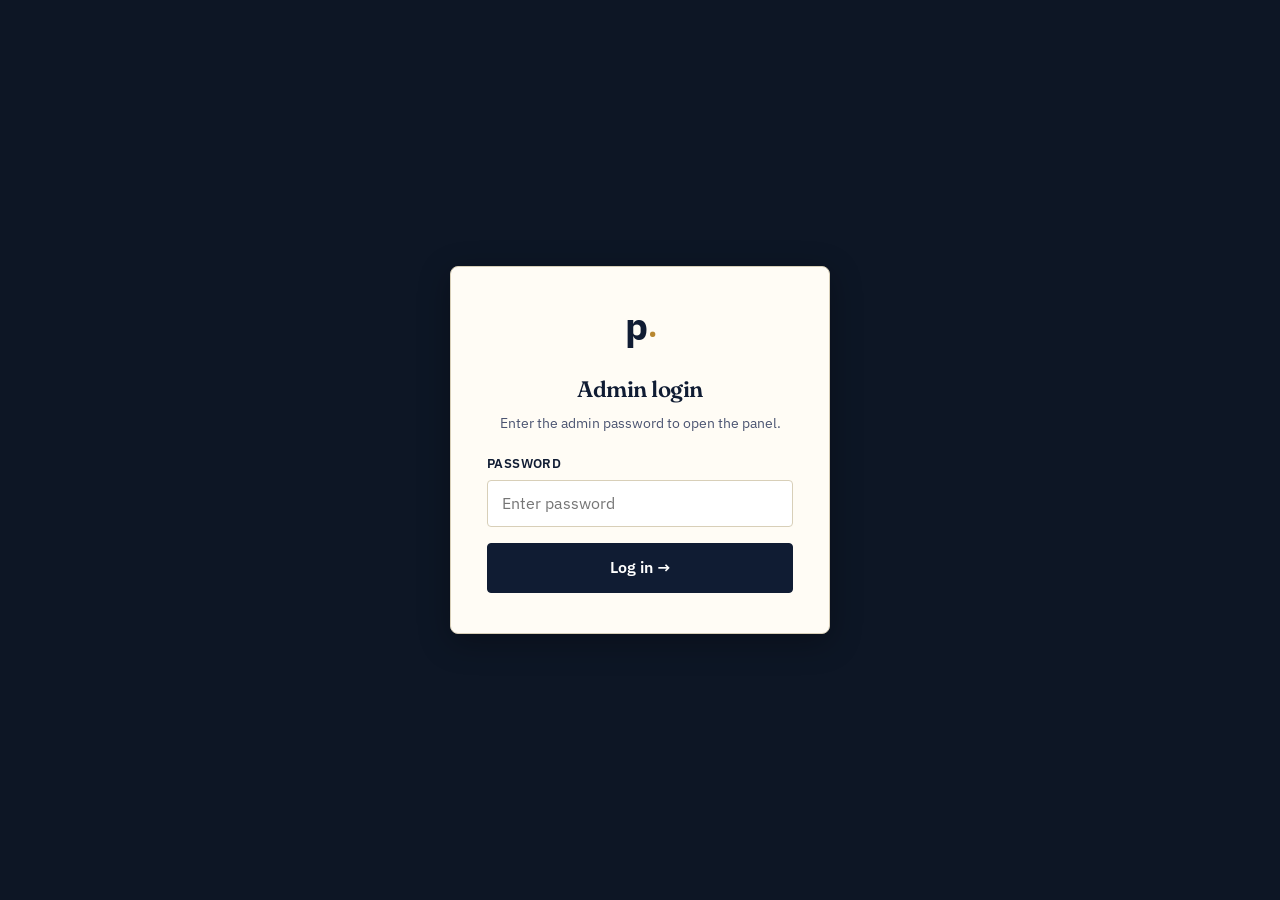
==== admin.html @ 580691a7 "Remove secret and clean project history" ====
<!DOCTYPE html>
<html lang="en">
<head>
<meta charset="UTF-8">
<meta name="viewport" content="width=device-width, initial-scale=1.0">
<title>Paperera — Admin</title>
<link rel="stylesheet" href="style.css">
</head>
<body class="admin">

<!-- ══════════════════════════════════
     LOGIN
══════════════════════════════════ -->
<div class="login-wrap" id="loginWrap">
  <div class="login-card">
    <div class="login-logo">
      <span class="logo-mark" style="font-size:2.4rem;">p<span>.</span></span>
    </div>
    <h1>Admin login</h1>
    <p>Enter the admin password to open the panel.</p>
    <div class="field">
      <label for="pwInput">Password</label>
      <input type="password" id="pwInput" placeholder="Enter password" autocomplete="off">
    </div>
    <button id="loginBtn" style="width:100%;justify-content:center;">Log in →</button>
    <div class="msg" id="loginMsg"></div>
  </div>
</div>

<!-- ══════════════════════════════════
     ADMIN SHELL
══════════════════════════════════ -->
<div class="admin-shell" id="adminShell">

  <!-- Top bar -->
  <div class="admin-top">
    <div class="brand-area">
      <span class="logo-mark">p<span>.</span></span>
      <span class="sub">Admin panel</span>
    </div>
    <div class="actions">
      <button id="refreshBtn">↻ Refresh</button>
      <button id="logoutBtn">Log out</button>
    </div>
  </div>

  <!-- Tabs (only 2) -->
  <div class="admin-tabs" id="adminTabs">
    <button data-tab="overview" class="active">Overview</button>
    <button data-tab="settings">Settings</button>
  </div>

  <div class="admin-panel">

    <!-- ══════ OVERVIEW TAB ══════ -->
    <div class="tab-view active" id="tab-overview">

      <!-- Stat cards -->
      <div class="stat-grid">
        <div class="stat-card highlight">
          <div class="label">Confirmed earnings</div>
          <div class="value" id="statPaid">₹0</div>
        </div>
        <div class="stat-card">
          <div class="label">Pending payments</div>
          <div class="value" id="statPending">₹0</div>
        </div>
        <div class="stat-card">
          <div class="label">Total submissions</div>
          <div class="value" id="statLeads">0</div>
        </div>
        <div class="stat-card">
          <div class="label">Payment requests</div>
          <div class="value" id="statPayCount">0</div>
        </div>
      </div>

      <!-- Header + view switcher + download button -->
      <div class="overview-head">
        <div style="display:flex;align-items:center;gap:16px;flex-wrap:wrap;">
          <h3>Submissions</h3>
          <div class="view-switcher" id="viewSwitcher">
            <button class="active" data-view="grouped">🏫 Grouped by School</button>
            <button data-view="feed">📋 All Submissions</button>
          </div>
        </div>
        <div style="display:flex;align-items:center;gap:10px;flex-wrap:wrap;">
          <div class="filter-pills" id="filterPills" style="display:none;">
            <button class="active" data-filter="all">All</button>
            <button data-filter="domain">Domain</button>
            <button data-filter="paper">AI Papers</button>
            <button data-filter="service">Services</button>
            <button data-filter="siteinfo_upload">Site Info</button>
            <button data-filter="payment">Payments</button>
          </div>
          <button class="gold sm" id="downloadCsvBtn">📥 Download CSV</button>
          <button class="overview-refresh secondary sm" id="refreshBtn2" title="Refresh">↻</button>
        </div>
      </div>

      <div class="table-wrap">
        <table id="overviewTable">
          <thead id="overviewHead">
            <tr>
              <th style="width:50px;">Sr No.</th>
              <th>School Name</th>
              <th>City / Place</th>
              <th>Contact</th>
              <th>All Requests &amp; Services</th>
              <th>Total Amount</th>
              <th>Status</th>
              <th>Actions</th>
            </tr>
          </thead>
          <tbody id="overviewBody"></tbody>
        </table>
      </div>
    </div><!-- /tab-overview -->

    <!-- ══════ SETTINGS TAB ══════ -->
    <div class="tab-view" id="tab-settings">
      <div class="settings-sections">

        <!-- Payment card -->
        <div class="settings-card">
          <h4><span class="icon">💳</span> Payment details</h4>
          <div class="settings-inner">
            <div>
              <div class="field">
                <label for="setUpi">UPI ID</label>
                <input type="text" id="setUpi" placeholder="yourname@upi">
              </div>
              <div class="field">
                <label for="setPayee">Payee name (shown in UPI app)</label>
                <input type="text" id="setPayee" placeholder="Paperera">
              </div>
            </div>
            <div>
              <div class="field">
                <label for="setQr">UPI QR code image</label>
                <input type="file" id="setQr" accept="image/*">
                <div id="qrPreviewWrap"></div>
              </div>
            </div>
          </div>
          <button id="savePaymentBtn">Save payment details</button>
          <div class="msg" id="paymentSettingsMsg"></div>
        </div>

        <!-- Domain prices card -->
        <div class="settings-card">
          <h4><span class="icon">🌐</span> Domain prices (₹)</h4>
          <div class="domain-price-grid" id="domainPriceFields"></div>
          <button id="saveDomainBtn" style="margin-top:16px;">Save domain prices</button>
          <div class="msg" id="domainPriceMsg"></div>
        </div>

        <!-- AI paper rate card -->
        <div class="settings-card">
          <h4><span class="icon">📄</span> AI paper generator rate</h4>
          <div class="grid-3" style="max-width:480px;">
            <div class="field">
              <label>Price per bundle (₹)</label>
              <input type="number" id="setPaperPrice" min="1">
            </div>
            <div class="field">
              <label>Min papers</label>
              <input type="number" id="setPaperMin" min="1">
            </div>
            <div class="field">
              <label>Max papers</label>
              <input type="number" id="setPaperMax" min="1">
            </div>
          </div>
          <button id="savePaperBtn">Save paper rate</button>
          <div class="msg" id="paperRateMsg"></div>
        </div>

        <!-- Monthly services card -->
        <div class="settings-card">
          <h4><span class="icon">⚙️</span> Monthly site usage rate</h4>
          <p style="font-size:.88rem;color:var(--ink-soft);margin-bottom:14px;">
            Flat monthly fee for all site update features combined.
          </p>
          <div class="field" style="max-width:280px;">
            <label for="setMonthlyRate">Monthly fee for all features (₹/month)</label>
            <input type="number" id="setMonthlyRate" min="1" placeholder="500">
          </div>
          <button id="saveServicesBtn" style="margin-top:10px;">Save monthly rate</button>
          <div class="msg" id="servicesMsg"></div>
        </div>

        <!-- Supabase card -->
        <div class="settings-card">
          <h4><span class="icon">☁️</span> Supabase (optional cloud backend)</h4>
          <p style="font-size:.88rem;color:var(--ink-soft);margin-bottom:18px;">
            When configured, all orders are also synced to your Supabase project so they persist
            across devices and browsers. Leave blank to use local storage only.
          </p>
          <div class="settings-inner">
            <div class="field">
              <label for="setSupaUrl">Supabase project URL</label>
              <input type="url" id="setSupaUrl" placeholder="https://xxxx.supabase.co">
            </div>
            <div class="field">
              <label for="setSupaKey">Supabase anon key</label>
              <input type="text" id="setSupaKey" placeholder="eyJhbGci...">
            </div>
          </div>
          <div style="display:flex;gap:10px;flex-wrap:wrap;margin-top:4px;">
            <button id="saveSupaBtn">Save Supabase config</button>
            <button id="testSupaBtn" class="secondary">Test connection</button>
          </div>
          <div class="supa-status" id="supaStatus"></div>
          <div class="msg" id="supaMsg"></div>
        </div>

      </div><!-- /settings-sections -->
    </div><!-- /tab-settings -->

  </div><!-- /admin-panel -->
</div><!-- /admin-shell -->

<script src="storage.js"></script>
<script src="admin.js"></script>
</body>
</html>
---- style.css ----
@import url('https://fonts.googleapis.com/css2?family=Fraunces:opsz,wght@9..144,400;9..144,500;9..144,600;9..144,700&family=IBM+Plex+Sans:wght@400;500;600;700&family=IBM+Plex+Mono:wght@500&display=swap');

:root {
  --ink:          #182238;
  --ink-soft:     #4b5471;
  --navy:         #182b4d;
  --navy-deep:    #101c33;
  --paper:        #f5f0e8;
  --paper-card:   #fffcf5;
  --line:         #d8cfb8;
  --gold:         #b8872f;
  --gold-light:   #f5ead6;
  --gold-deep:    #8f6a22;
  --green:        #2a6044;
  --red:          #a3372b;
  --radius:       4px;
  --radius-lg:    8px;
  --max:          1080px;
  --shadow:       0 1px 4px rgba(16,28,51,.08), 0 4px 16px rgba(16,28,51,.06);
}

*, *::before, *::after { box-sizing: border-box; }
html { scroll-behavior: smooth; }
body {
  margin: 0;
  background: var(--paper);
  color: var(--ink);
  font-family: 'IBM Plex Sans', system-ui, sans-serif;
  font-size: 16px;
  line-height: 1.6;
}
h1, h2, h3, h4 {
  font-family: 'Fraunces', serif;
  color: var(--navy-deep);
  margin: 0 0 .4em;
  font-weight: 600;
  letter-spacing: -.02em;
}
p { margin: 0 0 1em; max-width: 62ch; }
a { color: var(--navy); }
.container { max-width: var(--max); margin: 0 auto; padding: 0 24px; }

::selection { background: var(--gold); color: #fff; }
:focus-visible { outline: 2px solid var(--navy); outline-offset: 2px; }

/* ─── Logo mark "p." ─── */
.logo-mark {
  font-family: 'IBM Plex Sans', sans-serif;
  font-weight: 700;
  font-size: 1.6rem;
  color: var(--navy-deep);
  letter-spacing: -.04em;
  line-height: 1;
  display: inline-flex;
  align-items: center;
  gap: 1px;
  user-select: none;
}
.logo-mark span { color: var(--gold); font-size: 1.9rem; line-height: 1; }

/* ─── Header ─── */
.site-header {
  border-bottom: 1px solid var(--line);
  background: var(--paper);
  position: sticky; top: 0; z-index: 20;
}
.site-header .bar {
  display: flex; align-items: center; justify-content: space-between;
  padding: 14px 24px;
}
.brand { display: flex; align-items: center; gap: 12px; text-decoration: none; }
.brand .tagline { color: var(--ink-soft); font-size: .8rem; font-weight: 500; padding-left: 12px; border-left: 1px solid var(--line); }
nav.top-nav { display: flex; gap: 6px; }
nav.top-nav a {
  color: var(--ink-soft); text-decoration: none; font-size: .88rem; font-weight: 500;
  padding: 6px 12px; border-radius: var(--radius); transition: background .15s, color .15s;
}
nav.top-nav a:hover { color: var(--navy-deep); background: var(--gold-light); }
@media (max-width: 720px) { nav.top-nav { display: none; } }

/* ─── Hero ─── */
.hero {
  border-bottom: 1px solid var(--line);
  background: linear-gradient(160deg, #f0ead8 0%, var(--paper) 60%);
}
.hero .container {
  padding: 72px 24px 56px;
  display: grid; grid-template-columns: 1.4fr 1fr; gap: 56px; align-items: center;
}
@media (max-width: 720px) { .hero .container { grid-template-columns: 1fr; } }
.hero h1 { font-size: clamp(2rem, 4.5vw, 3.2rem); line-height: 1.06; max-width: 16ch; margin-bottom: .6em; }
.hero .lede { font-size: 1.05rem; color: var(--ink-soft); max-width: 46ch; }
.hero .register {
  border: 1px solid var(--line); background: var(--paper-card);
  padding: 22px 24px; border-radius: var(--radius-lg); box-shadow: var(--shadow);
}
.hero .register h4 { font-size: .78rem; text-transform: uppercase; letter-spacing: .07em; color: var(--ink-soft); margin-bottom: 14px; }
.hero .register dl { display: grid; grid-template-columns: auto 1fr; gap: 8px 16px; margin: 0; font-size: .9rem; }
.hero .register dt { color: var(--ink-soft); }
.hero .register dd { margin: 0; text-align: right; font-weight: 700; color: var(--navy-deep); font-family: 'IBM Plex Mono', monospace; }

/* ─── Sections ─── */
section.block { padding: 56px 0; border-bottom: 1px solid var(--line); }
.block-head { margin-bottom: 28px; }
.block-head .no {
  font-family: 'IBM Plex Mono', monospace; color: var(--gold-deep);
  font-size: .78rem; letter-spacing: .06em; text-transform: uppercase; display: block; margin-bottom: 6px;
}
.block-head h2 { font-size: 1.7rem; margin-bottom: 6px; }
.block-head p { margin: 0; color: var(--ink-soft); font-size: .95rem; }

/* ─── Cards + forms ─── */
.card {
  border: 1px solid var(--line); background: var(--paper-card);
  border-radius: var(--radius-lg); padding: 28px; box-shadow: var(--shadow);
}
.grid-2 { display: grid; grid-template-columns: 1fr 1fr; gap: 16px; }
.grid-3 { display: grid; grid-template-columns: 1fr 1fr 1fr; gap: 16px; }
@media (max-width: 720px) { .grid-2, .grid-3 { grid-template-columns: 1fr; } }

.field { display: flex; flex-direction: column; gap: 5px; margin-bottom: 16px; }
.field label { font-size: .8rem; font-weight: 600; color: var(--navy-deep); text-transform: uppercase; letter-spacing: .03em; }
.field .hint { font-size: .76rem; color: var(--ink-soft); }

input[type=text], input[type=tel], input[type=number], input[type=email],
input[type=password], select, textarea, input[type=file] {
  font: inherit; padding: 10px 14px; border: 1px solid var(--line);
  border-radius: var(--radius); background: #fff; color: var(--ink);
  transition: border-color .15s, box-shadow .15s; width: 100%;
}
input:focus, select:focus, textarea:focus {
  border-color: var(--navy); box-shadow: 0 0 0 3px rgba(24,43,77,.1); outline: none;
}
textarea { resize: vertical; min-height: 90px; }

fieldset { border: 1px solid var(--line); border-radius: var(--radius); padding: 16px 18px; margin: 0 0 20px; }
legend { padding: 0 8px; font-size: .8rem; font-weight: 600; color: var(--navy-deep); text-transform: uppercase; letter-spacing: .03em; }

.service-row {
  display: flex; align-items: center; justify-content: space-between; gap: 12px;
  padding: 10px 0; border-bottom: 1px dashed var(--line);
}
.service-row:last-child { border-bottom: none; }
.service-row label { display: flex; align-items: center; gap: 10px; font-size: .92rem; font-weight: 500; cursor: pointer; }
.service-row .price { font-family: 'IBM Plex Mono', monospace; color: var(--gold-deep); font-size: .85rem; white-space: nowrap; }

/* ─── Buttons ─── */
button, .btn {
  font: inherit; font-weight: 600; border: 1px solid var(--navy-deep);
  background: var(--navy-deep); color: #fff;
  padding: 11px 22px; border-radius: var(--radius); cursor: pointer;
  display: inline-flex; align-items: center; gap: 6px; text-decoration: none;
  transition: background .15s, transform .1s; white-space: nowrap;
}
button:hover, .btn:hover { background: var(--navy); }
button:active, .btn:active { transform: scale(.98); }
button.secondary, .btn.secondary { background: transparent; color: var(--navy-deep); }
button.secondary:hover { background: rgba(24,43,77,.06); }
button.gold, .btn.gold { background: var(--gold); border-color: var(--gold-deep); color: #fff; }
button.gold:hover { background: var(--gold-deep); }
button.sm { padding: 6px 12px; font-size: .8rem; }
button[disabled] { opacity: .45; cursor: not-allowed; pointer-events: none; }

/* ─── Messages ─── */
.msg { font-size: .85rem; padding: 10px 14px; border-radius: var(--radius); margin-top: 12px; display: none; }
.msg.show { display: block; }
.msg.ok  { background: rgba(42,96,68,.1);  color: var(--green); border: 1px solid rgba(42,96,68,.25); }
.msg.err { background: rgba(163,55,43,.1); color: var(--red);   border: 1px solid rgba(163,55,43,.25); }

/* ─── Result callout ─── */
.result {
  margin: 16px 0 0; padding: 14px 18px; border: 1px solid var(--line);
  border-radius: var(--radius); background: var(--gold-light); font-size: .94rem;
}
.result .big { font-family: 'Fraunces', serif; font-size: 1.6rem; color: var(--navy-deep); font-weight: 700; }

/* ─── Cart bar ─── */
.cart-bar {
  position: sticky; bottom: 0; z-index: 30;
  background: var(--navy-deep); color: #f5f0e8; border-top: 2px solid var(--gold);
}
.cart-bar .container {
  display: flex; align-items: center; justify-content: space-between;
  gap: 16px; padding: 12px 24px; flex-wrap: wrap;
}
.cart-bar .items { font-size: .82rem; color: #b0bad0; }
.cart-bar .total { font-family: 'Fraunces', serif; font-size: 1.25rem; }
.cart-bar .total span { color: var(--gold); font-weight: 700; }

.cart-list { list-style: none; margin: 0 0 16px; padding: 0; font-size: .9rem; }
.cart-list li {
  display: flex; justify-content: space-between; align-items: center;
  padding: 8px 0; border-bottom: 1px dashed var(--line);
}
.cart-list li:last-child { border-bottom: none; }
.cart-list li em { font-style: normal; color: var(--ink-soft); }
.cart-list li button.remove-item {
  background: none; border: none; color: var(--red); cursor: pointer;
  font-size: 1rem; padding: 2px 6px; line-height: 1;
}

/* ─── Pay section ─── */
.pay-wrap { display: grid; grid-template-columns: 1.2fr 1fr; gap: 32px; align-items: start; }
@media (max-width: 720px) { .pay-wrap { grid-template-columns: 1fr; } }

.qr-box {
  border: 1px solid var(--line); background: var(--paper-card);
  border-radius: var(--radius-lg); padding: 28px; text-align: center; box-shadow: var(--shadow);
}
.qr-box img { max-width: 220px; width: 100%; border: 1px solid var(--line); border-radius: var(--radius); }
.qr-box .amt { font-family: 'Fraunces', serif; font-size: 2.2rem; color: var(--navy-deep); margin: 14px 0 4px; font-weight: 700; }
.qr-box .upi { font-family: 'IBM Plex Mono', monospace; font-size: .82rem; color: var(--ink-soft); }
.qr-box .hint { font-size: .78rem; color: var(--ink-soft); margin-top: 16px; }

/* ─── Footer ─── */
footer.site-footer {
  padding: 32px 24px; text-align: center;
  color: var(--ink-soft); font-size: .82rem; border-top: 1px solid var(--line);
}
footer.site-footer a { color: var(--navy); }

/* ════════════════════════════════════════════
   ADMIN PANEL
════════════════════════════════════════════ */
body.admin { background: #0d1625; }

/* Login */
.login-wrap {
  min-height: 100vh; display: flex; align-items: center;
  justify-content: center; padding: 24px;
}
.login-card {
  width: 100%; max-width: 380px; background: var(--paper-card);
  border: 1px solid var(--line); border-radius: var(--radius-lg);
  padding: 40px 36px; box-shadow: 0 8px 32px rgba(0,0,0,.3);
}
.login-logo { text-align: center; margin-bottom: 24px; }
.login-card h1 { font-size: 1.4rem; text-align: center; margin-bottom: 4px; }
.login-card > p { text-align: center; color: var(--ink-soft); font-size: .88rem; margin-bottom: 20px; }

/* Shell */
.admin-shell { display: none; min-height: 100vh; background: #f0ece4; }
.admin-shell.show { display: block; }

.admin-top {
  background: var(--navy-deep); color: #f5f0e8;
  padding: 14px 28px; display: flex; justify-content: space-between; align-items: center;
  border-bottom: 2px solid var(--gold);
}
.admin-top .brand-area { display: flex; align-items: center; gap: 12px; }
.admin-top .logo-mark { color: #f5f0e8; }
.admin-top .logo-mark span { color: var(--gold); }
.admin-top .sub { font-size: .78rem; color: #8a9ab8; border-left: 1px solid #2a3a5c; padding-left: 12px; }
.admin-top .actions { display: flex; align-items: center; gap: 10px; }
.admin-top button { background: transparent; border: 1px solid rgba(245,240,232,.3); color: #f5f0e8; font-size: .82rem; padding: 7px 14px; }
.admin-top button:hover { background: rgba(245,240,232,.1); }

/* Tabs */
.admin-tabs {
  display: flex; gap: 0; padding: 0 28px;
  background: var(--navy-deep); border-bottom: 1px solid rgba(255,255,255,.08);
}
.admin-tabs button {
  background: transparent; border: none; border-bottom: 3px solid transparent;
  color: #8a9ab8; padding: 14px 20px; font-weight: 500; font-size: .9rem;
  border-radius: 0; transition: color .15s, border-color .15s;
}
.admin-tabs button:hover { color: #d4c9b4; background: rgba(255,255,255,.04); }
.admin-tabs button.active { color: #f5f0e8; border-bottom-color: var(--gold); font-weight: 600; }

/* Panel body */
.admin-panel { padding: 32px 28px 80px; max-width: 1280px; margin: 0 auto; }
.tab-view { display: none; }
.tab-view.active { display: block; }

/* Stat grid */
.stat-grid { display: grid; grid-template-columns: repeat(4, 1fr); gap: 16px; margin-bottom: 32px; }
@media (max-width: 900px) { .stat-grid { grid-template-columns: repeat(2, 1fr); } }
.stat-card {
  background: var(--paper-card); border: 1px solid var(--line);
  border-radius: var(--radius-lg); padding: 18px 22px; box-shadow: var(--shadow);
}
.stat-card .label { font-size: .72rem; color: var(--ink-soft); text-transform: uppercase; letter-spacing: .06em; }
.stat-card .value { font-family: 'Fraunces', serif; font-size: 1.9rem; color: var(--navy-deep); margin-top: 4px; font-weight: 700; }
.stat-card.highlight { border-left: 3px solid var(--gold); }

/* Overview header */
.overview-head {
  display: flex; align-items: center; justify-content: space-between;
  gap: 16px; flex-wrap: wrap; margin-bottom: 18px;
}
.overview-head h3 { margin: 0; font-size: 1.1rem; }

/* View Switcher */
.view-switcher { display: flex; gap: 4px; background: #e0d8c7; padding: 3px; border-radius: var(--radius); }
.view-switcher button {
  padding: 6px 12px; font-size: .8rem; font-weight: 600; border: none; background: transparent;
  color: var(--ink-soft); border-radius: calc(var(--radius) - 1px); cursor: pointer; transition: all .15s;
}
.view-switcher button:hover { color: var(--navy-deep); }
.view-switcher button.active { background: #fff; color: var(--navy-deep); box-shadow: 0 1px 3px rgba(0,0,0,.1); }

/* Filter pills */
.filter-pills { display: flex; gap: 6px; flex-wrap: wrap; }
.filter-pills button {
  padding: 5px 14px; border-radius: 20px; font-size: .78rem; font-weight: 600;
  background: #e6e0d4; border: 1px solid var(--line); color: var(--ink-soft);
  letter-spacing: .02em; transition: all .15s;
}
.filter-pills button:hover { background: var(--gold-light); color: var(--navy-deep); border-color: var(--gold); }
.filter-pills button.active { background: var(--navy-deep); border-color: var(--navy-deep); color: #fff; }

.req-item { display: inline-flex; align-items: center; gap: 4px; margin: 2px 4px 2px 0; padding: 2px 8px; background: #f0ebd8; border-radius: 4px; font-size: .78rem; border: 1px solid var(--line); }
.req-item .type-tag { font-weight: 600; font-size: .7rem; text-transform: uppercase; color: var(--gold-deep); }

/* Table */
.table-wrap { overflow-x: auto; border: 1px solid var(--line); border-radius: var(--radius-lg); box-shadow: var(--shadow); }
table { width: 100%; border-collapse: collapse; background: var(--paper-card); font-size: .85rem; }
table th, table td { text-align: left; padding: 11px 14px; border-bottom: 1px solid var(--line); vertical-align: middle; }
table th {
  background: #ede6d6; color: var(--navy-deep);
  font-weight: 700; font-size: .72rem; text-transform: uppercase; letter-spacing: .05em; white-space: nowrap;
}
table tr:last-child td { border-bottom: none; }
table tbody tr:hover td { background: #fbf7ec; }
.table-wrap table { border-radius: var(--radius-lg); overflow: hidden; }

.empty-row td { text-align: center; color: var(--ink-soft); padding: 40px 14px; font-style: italic; }

/* Badges */
.badge {
  padding: 3px 10px; border-radius: 20px;
  font-size: .68rem; font-weight: 700; text-transform: uppercase; letter-spacing: .05em; white-space: nowrap;
}
.badge.new      { background: #dce6f5; color: #1a4080; }
.badge.handled  { background: rgba(42,96,68,.15); color: var(--green); }
.badge.paid     { background: rgba(42,96,68,.2);  color: var(--green); border: 1px solid rgba(42,96,68,.3); }
.badge.pending  { background: rgba(184,135,47,.18); color: var(--gold-deep); }
.badge.domain   { background: #e8e0ff; color: #4427a0; }
.badge.paper    { background: #ffecd6; color: #904010; }
.badge.service  { background: #d6f0ff; color: #0a5a80; }
.badge.siteinfo { background: #f0e8ff; color: #6030a0; }
.badge.payment  { background: rgba(42,96,68,.12); color: var(--green); }

/* Settings */
.settings-sections { display: flex; flex-direction: column; gap: 28px; }
.settings-card {
  background: var(--paper-card); border: 1px solid var(--line);
  border-radius: var(--radius-lg); padding: 28px; box-shadow: var(--shadow);
}
.settings-card h4 {
  margin: 0 0 20px; font-size: 1rem; padding-bottom: 12px;
  border-bottom: 1px solid var(--line); display: flex; align-items: center; gap: 8px;
}
.settings-card h4 .icon { font-size: 1.1rem; }
.settings-inner { display: grid; grid-template-columns: 1fr 1fr; gap: 24px; }
@media (max-width: 760px) { .settings-inner { grid-template-columns: 1fr; } }
.settings-row { display: flex; align-items: center; gap: 12px; margin-bottom: 12px; }
.settings-row label { min-width: 80px; font-size: .82rem; font-weight: 600; color: var(--navy-deep); }
.settings-row input { flex: 1; }

.domain-price-grid { display: grid; grid-template-columns: repeat(auto-fill, minmax(140px, 1fr)); gap: 12px; }
.service-price-grid { display: grid; grid-template-columns: repeat(auto-fill, minmax(200px, 1fr)); gap: 12px; }
.price-field { display: flex; flex-direction: column; gap: 5px; }
.price-field label { font-size: .78rem; font-weight: 600; color: var(--ink-soft); }

.qr-preview { max-width: 150px; border: 1px solid var(--line); border-radius: var(--radius); margin-top: 10px; display: block; }

/* Supabase card */
.supa-status { font-size: .82rem; padding: 8px 12px; border-radius: var(--radius); margin-top: 10px; display: none; }
.supa-status.show { display: block; }
.supa-status.ok  { background: rgba(42,96,68,.1); color: var(--green); }
.supa-status.err { background: rgba(163,55,43,.1); color: var(--red); }

/* Refresh btn */
.overview-refresh { font-size: .82rem; }
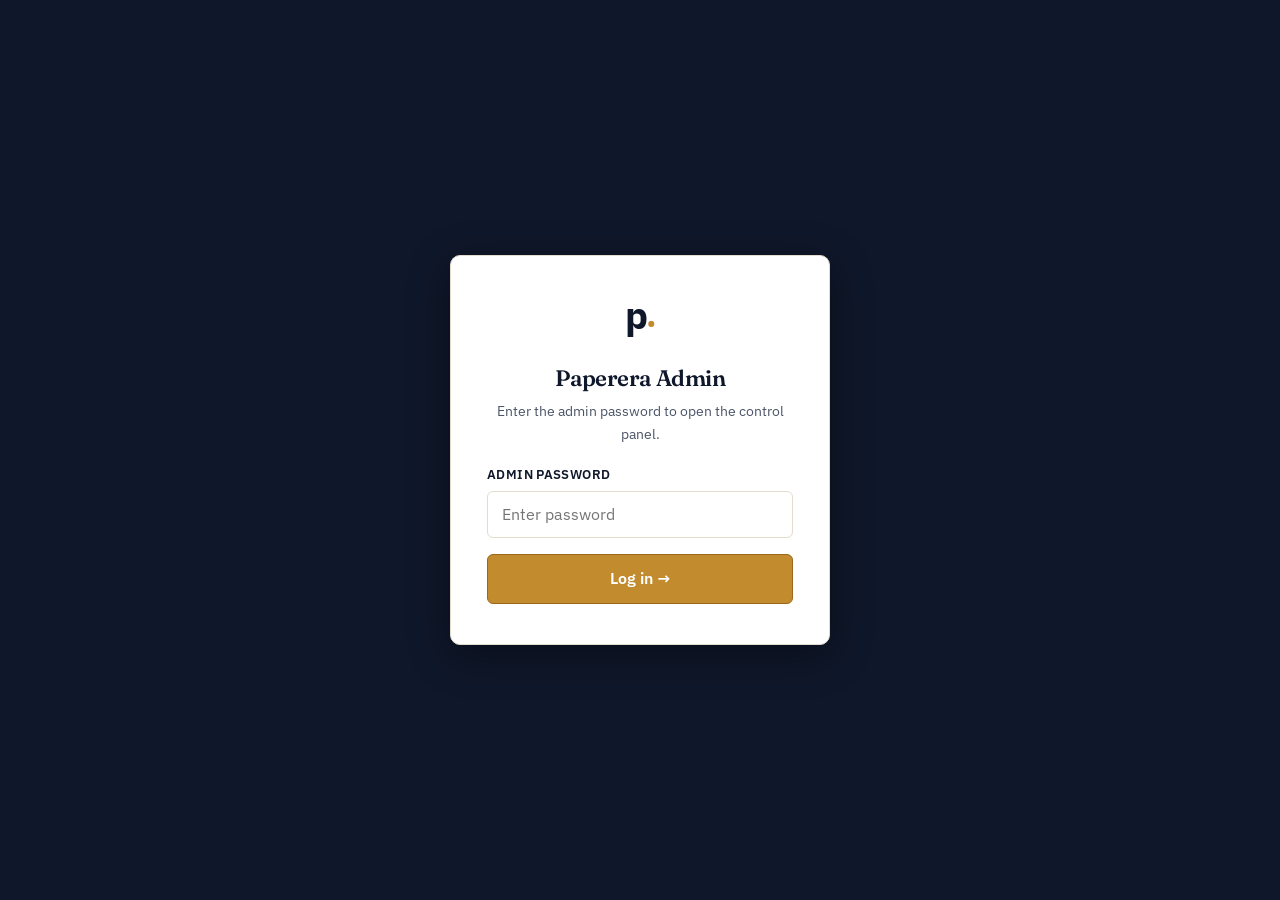
==== commit 3a193a87: "Paperera: Streamlined single-box client profile, instant payment flow, Supabase sync, and deduplicat" ====
--- a/admin.html
+++ b/admin.html
@@ -3,7 +3,7 @@
 <head>
 <meta charset="UTF-8">
 <meta name="viewport" content="width=device-width, initial-scale=1.0">
-<title>Paperera — Admin</title>
+<title>Paperera — Admin Control Center</title>
 <link rel="stylesheet" href="style.css">
 </head>
 <body class="admin">
@@ -16,13 +16,13 @@
     <div class="login-logo">
       <span class="logo-mark" style="font-size:2.4rem;">p<span>.</span></span>
     </div>
-    <h1>Admin login</h1>
-    <p>Enter the admin password to open the panel.</p>
+    <h1>Paperera Admin</h1>
+    <p>Enter the admin password to open the control panel.</p>
     <div class="field">
-      <label for="pwInput">Password</label>
+      <label for="pwInput">Admin Password</label>
       <input type="password" id="pwInput" placeholder="Enter password" autocomplete="off">
     </div>
-    <button id="loginBtn" style="width:100%;justify-content:center;">Log in →</button>
+    <button id="loginBtn" class="gold" style="width:100%; justify-content:center;">Log in →</button>
     <div class="msg" id="loginMsg"></div>
   </div>
 </div>
@@ -36,18 +36,18 @@
   <div class="admin-top">
     <div class="brand-area">
       <span class="logo-mark">p<span>.</span></span>
-      <span class="sub">Admin panel</span>
+      <span class="sub">Admin Control Center</span>
     </div>
     <div class="actions">
-      <button id="refreshBtn">↻ Refresh</button>
+      <button id="refreshBtn">↻ Sync &amp; Refresh</button>
       <button id="logoutBtn">Log out</button>
     </div>
   </div>
 
-  <!-- Tabs (only 2) -->
+  <!-- Tabs (Overview & Settings only) -->
   <div class="admin-tabs" id="adminTabs">
-    <button data-tab="overview" class="active">Overview</button>
-    <button data-tab="settings">Settings</button>
+    <button data-tab="overview" class="active">📊 Overview &amp; Submissions</button>
+    <button data-tab="settings">⚙️ Settings &amp; Pricing</button>
   </div>
 
   <div class="admin-panel">
@@ -58,43 +58,42 @@
       <!-- Stat cards -->
       <div class="stat-grid">
         <div class="stat-card highlight">
-          <div class="label">Confirmed earnings</div>
+          <div class="label">Confirmed Revenue</div>
           <div class="value" id="statPaid">₹0</div>
         </div>
         <div class="stat-card">
-          <div class="label">Pending payments</div>
+          <div class="label">Pending Payments</div>
           <div class="value" id="statPending">₹0</div>
         </div>
         <div class="stat-card">
-          <div class="label">Total submissions</div>
+          <div class="label">Total School Leads</div>
           <div class="value" id="statLeads">0</div>
         </div>
         <div class="stat-card">
-          <div class="label">Payment requests</div>
+          <div class="label">Total Orders</div>
           <div class="value" id="statPayCount">0</div>
         </div>
       </div>
 
       <!-- Header + view switcher + download button -->
       <div class="overview-head">
-        <div style="display:flex;align-items:center;gap:16px;flex-wrap:wrap;">
-          <h3>Submissions</h3>
+        <div style="display:flex; align-items:center; gap:16px; flex-wrap:wrap;">
+          <h3>School Registrations &amp; Orders</h3>
           <div class="view-switcher" id="viewSwitcher">
             <button class="active" data-view="grouped">🏫 Grouped by School</button>
-            <button data-view="feed">📋 All Submissions</button>
-          </div>
-        </div>
-        <div style="display:flex;align-items:center;gap:10px;flex-wrap:wrap;">
+            <button data-view="feed">📋 All Submissions Feed</button>
+          </div>
+        </div>
+        <div style="display:flex; align-items:center; gap:10px; flex-wrap:wrap;">
           <div class="filter-pills" id="filterPills" style="display:none;">
             <button class="active" data-filter="all">All</button>
+            <button data-filter="payment">Payments</button>
             <button data-filter="domain">Domain</button>
             <button data-filter="paper">AI Papers</button>
             <button data-filter="service">Services</button>
-            <button data-filter="siteinfo_upload">Site Info</button>
-            <button data-filter="payment">Payments</button>
-          </div>
-          <button class="gold sm" id="downloadCsvBtn">📥 Download CSV</button>
-          <button class="overview-refresh secondary sm" id="refreshBtn2" title="Refresh">↻</button>
+          </div>
+          <button class="gold sm" id="downloadCsvBtn">📥 Download CSV (Excel)</button>
+          <button class="secondary sm" id="refreshBtn2" title="Refresh">↻</button>
         </div>
       </div>
 
@@ -102,10 +101,10 @@
         <table id="overviewTable">
           <thead id="overviewHead">
             <tr>
-              <th style="width:50px;">Sr No.</th>
+              <th style="width:60px; text-align:center;">Sr No.</th>
               <th>School Name</th>
               <th>City / Place</th>
-              <th>Contact</th>
+              <th>Contact Number</th>
               <th>All Requests &amp; Services</th>
               <th>Total Amount</th>
               <th>Status</th>
@@ -121,98 +120,96 @@
     <div class="tab-view" id="tab-settings">
       <div class="settings-sections">
 
-        <!-- Payment card -->
-        <div class="settings-card">
-          <h4><span class="icon">💳</span> Payment details</h4>
-          <div class="settings-inner">
+        <!-- Payment details card -->
+        <div class="settings-card">
+          <h4><span class="icon">💳</span> UPI Payment &amp; QR Settings</h4>
+          <div class="grid-2">
             <div>
               <div class="field">
-                <label for="setUpi">UPI ID</label>
-                <input type="text" id="setUpi" placeholder="yourname@upi">
+                <label for="setUpi">UPI ID (e.g. yourname@upi)</label>
+                <input type="text" id="setUpi" placeholder="e.g. schoolservices@upi">
               </div>
               <div class="field">
-                <label for="setPayee">Payee name (shown in UPI app)</label>
+                <label for="setPayee">Payee Name (displayed in UPI App)</label>
                 <input type="text" id="setPayee" placeholder="Paperera">
               </div>
             </div>
             <div>
               <div class="field">
-                <label for="setQr">UPI QR code image</label>
+                <label for="setQr">Upload Custom UPI QR Image (Optional)</label>
                 <input type="file" id="setQr" accept="image/*">
                 <div id="qrPreviewWrap"></div>
               </div>
             </div>
           </div>
-          <button id="savePaymentBtn">Save payment details</button>
+          <button id="savePaymentBtn" class="gold">Save Payment Settings</button>
           <div class="msg" id="paymentSettingsMsg"></div>
         </div>
 
         <!-- Domain prices card -->
         <div class="settings-card">
-          <h4><span class="icon">🌐</span> Domain prices (₹)</h4>
+          <h4><span class="icon">🌐</span> Domain Extension Pricing (₹)</h4>
           <div class="domain-price-grid" id="domainPriceFields"></div>
-          <button id="saveDomainBtn" style="margin-top:16px;">Save domain prices</button>
+          <button id="saveDomainBtn" class="secondary" style="margin-top:16px;">Save Domain Prices</button>
           <div class="msg" id="domainPriceMsg"></div>
         </div>
 
         <!-- AI paper rate card -->
         <div class="settings-card">
-          <h4><span class="icon">📄</span> AI paper generator rate</h4>
-          <div class="grid-3" style="max-width:480px;">
-            <div class="field">
-              <label>Price per bundle (₹)</label>
-              <input type="number" id="setPaperPrice" min="1">
-            </div>
-            <div class="field">
-              <label>Min papers</label>
+          <h4><span class="icon">📄</span> AI Question Paper Generator Rates</h4>
+          <div class="grid-3" style="max-width:540px;">
+            <div class="field">
+              <label>Rate per bundle (₹)</label>
+              <input type="number" id="setPaperPrice" min="100" step="50">
+            </div>
+            <div class="field">
+              <label>Min Papers</label>
               <input type="number" id="setPaperMin" min="1">
             </div>
             <div class="field">
-              <label>Max papers</label>
+              <label>Max Papers</label>
               <input type="number" id="setPaperMax" min="1">
             </div>
           </div>
-          <button id="savePaperBtn">Save paper rate</button>
+          <button id="savePaperBtn" class="secondary">Save Paper Rate</button>
           <div class="msg" id="paperRateMsg"></div>
         </div>
 
-        <!-- Monthly services card -->
-        <div class="settings-card">
-          <h4><span class="icon">⚙️</span> Monthly site usage rate</h4>
-          <p style="font-size:.88rem;color:var(--ink-soft);margin-bottom:14px;">
-            Flat monthly fee for all site update features combined.
+        <!-- Monthly services rate -->
+        <div class="settings-card">
+          <h4><span class="icon">⚙️</span> Monthly Website Upkeep Rate</h4>
+          <p style="font-size:.88rem; color:var(--ink-soft); margin-bottom:14px;">
+            Flat monthly fee for all website management features combined.
           </p>
           <div class="field" style="max-width:280px;">
-            <label for="setMonthlyRate">Monthly fee for all features (₹/month)</label>
+            <label for="setMonthlyRate">Monthly Fee (₹/month)</label>
             <input type="number" id="setMonthlyRate" min="1" placeholder="500">
           </div>
-          <button id="saveServicesBtn" style="margin-top:10px;">Save monthly rate</button>
+          <button id="saveServicesBtn" class="secondary" style="margin-top:8px;">Save Monthly Rate</button>
           <div class="msg" id="servicesMsg"></div>
         </div>
 
-        <!-- Supabase card -->
-        <div class="settings-card">
-          <h4><span class="icon">☁️</span> Supabase (optional cloud backend)</h4>
-          <p style="font-size:.88rem;color:var(--ink-soft);margin-bottom:18px;">
-            When configured, all orders are also synced to your Supabase project so they persist
-            across devices and browsers. Leave blank to use local storage only.
+        <!-- Supabase Cloud Sync card -->
+        <div class="settings-card">
+          <h4><span class="icon">☁️</span> Supabase Cloud Backend</h4>
+          <p style="font-size:.88rem; color:var(--ink-soft); margin-bottom:16px;">
+            Connected to your Supabase project so all data syncs live across devices and is safe forever in cloud storage.
           </p>
-          <div class="settings-inner">
-            <div class="field">
-              <label for="setSupaUrl">Supabase project URL</label>
+          <div class="grid-2">
+            <div class="field">
+              <label for="setSupaUrl">Supabase Project URL</label>
               <input type="url" id="setSupaUrl" placeholder="https://xxxx.supabase.co">
             </div>
             <div class="field">
-              <label for="setSupaKey">Supabase anon key</label>
+              <label for="setSupaKey">Supabase Anon Public Key</label>
               <input type="text" id="setSupaKey" placeholder="eyJhbGci...">
             </div>
           </div>
-          <div style="display:flex;gap:10px;flex-wrap:wrap;margin-top:4px;">
-            <button id="saveSupaBtn">Save Supabase config</button>
-            <button id="testSupaBtn" class="secondary">Test connection</button>
-          </div>
-          <div class="supa-status" id="supaStatus"></div>
-          <div class="msg" id="supaMsg"></div>
+          <div style="display:flex; gap:10px; flex-wrap:wrap; margin-top:6px;">
+            <button id="saveSupaBtn" class="gold">Save Supabase Config</button>
+            <button id="testSupaBtn" class="secondary">Test Connection</button>
+          </div>
+          <div class="msg" id="supaStatusMsg"></div>
         </div>
 
       </div><!-- /settings-sections -->
--- a/style.css
+++ b/style.css
@@ -1,22 +1,27 @@
-@import url('https://fonts.googleapis.com/css2?family=Fraunces:opsz,wght@9..144,400;9..144,500;9..144,600;9..144,700&family=IBM+Plex+Sans:wght@400;500;600;700&family=IBM+Plex+Mono:wght@500&display=swap');
+@import url('https://fonts.googleapis.com/css2?family=Fraunces:opsz,wght@9..144,400;9..144,500;9..144,600;9..144,700&family=IBM+Plex+Sans:wght@400;500;600;700&family=IBM+Plex+Mono:wght@500;600&display=swap');
 
 :root {
-  --ink:          #182238;
-  --ink-soft:     #4b5471;
-  --navy:         #182b4d;
-  --navy-deep:    #101c33;
-  --paper:        #f5f0e8;
-  --paper-card:   #fffcf5;
-  --line:         #d8cfb8;
-  --gold:         #b8872f;
-  --gold-light:   #f5ead6;
-  --gold-deep:    #8f6a22;
-  --green:        #2a6044;
-  --red:          #a3372b;
-  --radius:       4px;
-  --radius-lg:    8px;
+  --ink:          #161e2e;
+  --ink-soft:     #4b5568;
+  --ink-muted:    #718096;
+  --navy:         #1a2a47;
+  --navy-deep:    #0f172a;
+  --paper:        #f8f6f0;
+  --paper-card:   #ffffff;
+  --line:         #e2dcce;
+  --line-light:   #ede8dd;
+  --gold:         #c28b2e;
+  --gold-light:   #fbf4e6;
+  --gold-deep:    #99681b;
+  --green:        #1f7a4d;
+  --green-light:  #eaf6ee;
+  --red:          #c53030;
+  --red-light:    #feebee;
+  --radius:       6px;
+  --radius-lg:    10px;
   --max:          1080px;
-  --shadow:       0 1px 4px rgba(16,28,51,.08), 0 4px 16px rgba(16,28,51,.06);
+  --shadow:       0 2px 8px rgba(15,23,42,0.06), 0 1px 3px rgba(15,23,42,0.04);
+  --shadow-lg:    0 10px 25px rgba(15,23,42,0.1), 0 4px 10px rgba(15,23,42,0.05);
 }
 
 *, *::before, *::after { box-sizing: border-box; }
@@ -30,7 +35,7 @@
   line-height: 1.6;
 }
 h1, h2, h3, h4 {
-  font-family: 'Fraunces', serif;
+  font-family: 'Fraunces', Georgia, serif;
   color: var(--navy-deep);
   margin: 0 0 .4em;
   font-weight: 600;
@@ -43,37 +48,40 @@
 ::selection { background: var(--gold); color: #fff; }
 :focus-visible { outline: 2px solid var(--navy); outline-offset: 2px; }
 
-/* ─── Logo mark "p." ─── */
+/* ─── Logo Mark "p." ─── */
 .logo-mark {
   font-family: 'IBM Plex Sans', sans-serif;
-  font-weight: 700;
-  font-size: 1.6rem;
+  font-weight: 800;
+  font-size: 1.7rem;
   color: var(--navy-deep);
-  letter-spacing: -.04em;
+  letter-spacing: -.05em;
   line-height: 1;
   display: inline-flex;
   align-items: center;
-  gap: 1px;
   user-select: none;
 }
-.logo-mark span { color: var(--gold); font-size: 1.9rem; line-height: 1; }
+.logo-mark span { color: var(--gold); font-size: 2.1rem; line-height: 1; }
 
 /* ─── Header ─── */
 .site-header {
   border-bottom: 1px solid var(--line);
-  background: var(--paper);
-  position: sticky; top: 0; z-index: 20;
+  background: rgba(248, 246, 240, 0.95);
+  backdrop-filter: blur(8px);
+  position: sticky; top: 0; z-index: 40;
 }
 .site-header .bar {
   display: flex; align-items: center; justify-content: space-between;
   padding: 14px 24px;
 }
 .brand { display: flex; align-items: center; gap: 12px; text-decoration: none; }
-.brand .tagline { color: var(--ink-soft); font-size: .8rem; font-weight: 500; padding-left: 12px; border-left: 1px solid var(--line); }
-nav.top-nav { display: flex; gap: 6px; }
+.brand .tagline {
+  color: var(--ink-soft); font-size: .82rem; font-weight: 500;
+  padding-left: 12px; border-left: 1px solid var(--line);
+}
+nav.top-nav { display: flex; gap: 8px; }
 nav.top-nav a {
   color: var(--ink-soft); text-decoration: none; font-size: .88rem; font-weight: 500;
-  padding: 6px 12px; border-radius: var(--radius); transition: background .15s, color .15s;
+  padding: 6px 12px; border-radius: var(--radius); transition: all .15s;
 }
 nav.top-nav a:hover { color: var(--navy-deep); background: var(--gold-light); }
 @media (max-width: 720px) { nav.top-nav { display: none; } }
@@ -81,46 +89,52 @@
 /* ─── Hero ─── */
 .hero {
   border-bottom: 1px solid var(--line);
-  background: linear-gradient(160deg, #f0ead8 0%, var(--paper) 60%);
+  background: linear-gradient(165deg, #f2ece0 0%, var(--paper) 70%);
 }
 .hero .container {
-  padding: 72px 24px 56px;
-  display: grid; grid-template-columns: 1.4fr 1fr; gap: 56px; align-items: center;
-}
-@media (max-width: 720px) { .hero .container { grid-template-columns: 1fr; } }
-.hero h1 { font-size: clamp(2rem, 4.5vw, 3.2rem); line-height: 1.06; max-width: 16ch; margin-bottom: .6em; }
-.hero .lede { font-size: 1.05rem; color: var(--ink-soft); max-width: 46ch; }
+  padding: 56px 24px 44px;
+  display: grid; grid-template-columns: 1.3fr 1fr; gap: 40px; align-items: center;
+}
+@media (max-width: 768px) { .hero .container { grid-template-columns: 1fr; padding: 40px 20px; } }
+.hero h1 { font-size: clamp(2rem, 4.2vw, 3rem); line-height: 1.1; max-width: 16ch; margin-bottom: .5em; }
+.hero .lede { font-size: 1.05rem; color: var(--ink-soft); max-width: 48ch; }
 .hero .register {
   border: 1px solid var(--line); background: var(--paper-card);
   padding: 22px 24px; border-radius: var(--radius-lg); box-shadow: var(--shadow);
 }
-.hero .register h4 { font-size: .78rem; text-transform: uppercase; letter-spacing: .07em; color: var(--ink-soft); margin-bottom: 14px; }
-.hero .register dl { display: grid; grid-template-columns: auto 1fr; gap: 8px 16px; margin: 0; font-size: .9rem; }
-.hero .register dt { color: var(--ink-soft); }
+.hero .register h4 { font-size: .78rem; text-transform: uppercase; letter-spacing: .08em; color: var(--ink-muted); margin-bottom: 14px; }
+.hero .register dl { display: grid; grid-template-columns: auto 1fr; gap: 10px 16px; margin: 0; font-size: .92rem; }
+.hero .register dt { color: var(--ink-soft); font-weight: 500; }
 .hero .register dd { margin: 0; text-align: right; font-weight: 700; color: var(--navy-deep); font-family: 'IBM Plex Mono', monospace; }
 
-/* ─── Sections ─── */
-section.block { padding: 56px 0; border-bottom: 1px solid var(--line); }
-.block-head { margin-bottom: 28px; }
+/* ─── Section Blocks ─── */
+section.block { padding: 44px 0; border-bottom: 1px solid var(--line); }
+.block-head { margin-bottom: 22px; }
 .block-head .no {
   font-family: 'IBM Plex Mono', monospace; color: var(--gold-deep);
-  font-size: .78rem; letter-spacing: .06em; text-transform: uppercase; display: block; margin-bottom: 6px;
-}
-.block-head h2 { font-size: 1.7rem; margin-bottom: 6px; }
-.block-head p { margin: 0; color: var(--ink-soft); font-size: .95rem; }
-
-/* ─── Cards + forms ─── */
+  font-size: .78rem; letter-spacing: .06em; text-transform: uppercase; display: block; margin-bottom: 4px; font-weight: 600;
+}
+.block-head h2 { font-size: 1.5rem; margin-bottom: 4px; }
+.block-head p { margin: 0; color: var(--ink-soft); font-size: .92rem; }
+
+/* ─── Cards & Forms ─── */
 .card {
   border: 1px solid var(--line); background: var(--paper-card);
-  border-radius: var(--radius-lg); padding: 28px; box-shadow: var(--shadow);
-}
+  border-radius: var(--radius-lg); padding: 26px; box-shadow: var(--shadow);
+}
+.card.highlight-card {
+  border-left: 4px solid var(--gold);
+  background: #fdfbf7;
+}
+
 .grid-2 { display: grid; grid-template-columns: 1fr 1fr; gap: 16px; }
 .grid-3 { display: grid; grid-template-columns: 1fr 1fr 1fr; gap: 16px; }
 @media (max-width: 720px) { .grid-2, .grid-3 { grid-template-columns: 1fr; } }
 
 .field { display: flex; flex-direction: column; gap: 5px; margin-bottom: 16px; }
 .field label { font-size: .8rem; font-weight: 600; color: var(--navy-deep); text-transform: uppercase; letter-spacing: .03em; }
-.field .hint { font-size: .76rem; color: var(--ink-soft); }
+.field label .req { color: var(--red); font-size: 1rem; line-height: 1; }
+.field .hint { font-size: .76rem; color: var(--ink-muted); }
 
 input[type=text], input[type=tel], input[type=number], input[type=email],
 input[type=password], select, textarea, input[type=file] {
@@ -129,102 +143,134 @@
   transition: border-color .15s, box-shadow .15s; width: 100%;
 }
 input:focus, select:focus, textarea:focus {
-  border-color: var(--navy); box-shadow: 0 0 0 3px rgba(24,43,77,.1); outline: none;
-}
-textarea { resize: vertical; min-height: 90px; }
-
-fieldset { border: 1px solid var(--line); border-radius: var(--radius); padding: 16px 18px; margin: 0 0 20px; }
-legend { padding: 0 8px; font-size: .8rem; font-weight: 600; color: var(--navy-deep); text-transform: uppercase; letter-spacing: .03em; }
-
-.service-row {
-  display: flex; align-items: center; justify-content: space-between; gap: 12px;
-  padding: 10px 0; border-bottom: 1px dashed var(--line);
-}
-.service-row:last-child { border-bottom: none; }
-.service-row label { display: flex; align-items: center; gap: 10px; font-size: .92rem; font-weight: 500; cursor: pointer; }
-.service-row .price { font-family: 'IBM Plex Mono', monospace; color: var(--gold-deep); font-size: .85rem; white-space: nowrap; }
+  border-color: var(--navy); box-shadow: 0 0 0 3px rgba(26,42,71,.1); outline: none;
+}
+textarea { resize: vertical; min-height: 80px; }
+
+/* ─── Service Selection Row ─── */
+.service-toggle-bar {
+  display: flex; align-items: center; justify-content: space-between;
+  padding: 14px 18px; background: var(--gold-light); border: 1px solid var(--line);
+  border-radius: var(--radius); margin-bottom: 16px; cursor: pointer;
+}
+.service-toggle-bar label {
+  display: flex; align-items: center; gap: 10px; font-weight: 600;
+  font-size: 1rem; color: var(--navy-deep); cursor: pointer; user-select: none;
+}
+.service-toggle-bar .service-price-pill {
+  font-family: 'IBM Plex Mono', monospace; font-weight: 700; color: var(--gold-deep);
+  background: #fff; padding: 4px 10px; border-radius: 20px; font-size: .82rem; border: 1px solid var(--line);
+}
+
+.service-body {
+  transition: opacity .2s;
+}
+.service-body.disabled {
+  opacity: .4; pointer-events: none; filter: grayscale(0.5);
+}
+
+fieldset { border: 1px solid var(--line); border-radius: var(--radius); padding: 16px 18px; margin: 0 0 16px; background: #fff; }
+legend { padding: 0 8px; font-size: .78rem; font-weight: 600; color: var(--navy-deep); text-transform: uppercase; letter-spacing: .04em; }
+
+.services-checklist {
+  display: grid; grid-template-columns: repeat(auto-fill, minmax(220px, 1fr)); gap: 10px;
+}
+.check-item {
+  display: flex; align-items: center; gap: 8px; font-size: .88rem; font-weight: 500; cursor: pointer;
+}
 
 /* ─── Buttons ─── */
 button, .btn {
   font: inherit; font-weight: 600; border: 1px solid var(--navy-deep);
   background: var(--navy-deep); color: #fff;
   padding: 11px 22px; border-radius: var(--radius); cursor: pointer;
-  display: inline-flex; align-items: center; gap: 6px; text-decoration: none;
-  transition: background .15s, transform .1s; white-space: nowrap;
+  display: inline-flex; align-items: center; justify-content: center; gap: 8px; text-decoration: none;
+  transition: background .15s, transform .1s, box-shadow .15s; white-space: nowrap;
 }
 button:hover, .btn:hover { background: var(--navy); }
 button:active, .btn:active { transform: scale(.98); }
-button.secondary, .btn.secondary { background: transparent; color: var(--navy-deep); }
-button.secondary:hover { background: rgba(24,43,77,.06); }
+button.secondary, .btn.secondary { background: #fff; color: var(--navy-deep); border-color: var(--line); }
+button.secondary:hover { background: var(--gold-light); border-color: var(--gold); }
 button.gold, .btn.gold { background: var(--gold); border-color: var(--gold-deep); color: #fff; }
 button.gold:hover { background: var(--gold-deep); }
-button.sm { padding: 6px 12px; font-size: .8rem; }
+button.lg, .btn.lg { padding: 14px 28px; font-size: 1.05rem; }
+button.sm, .btn.sm { padding: 6px 12px; font-size: .8rem; }
 button[disabled] { opacity: .45; cursor: not-allowed; pointer-events: none; }
 
 /* ─── Messages ─── */
 .msg { font-size: .85rem; padding: 10px 14px; border-radius: var(--radius); margin-top: 12px; display: none; }
 .msg.show { display: block; }
-.msg.ok  { background: rgba(42,96,68,.1);  color: var(--green); border: 1px solid rgba(42,96,68,.25); }
-.msg.err { background: rgba(163,55,43,.1); color: var(--red);   border: 1px solid rgba(163,55,43,.25); }
-
-/* ─── Result callout ─── */
+.msg.ok  { background: var(--green-light); color: var(--green); border: 1px solid rgba(31,122,77,.25); }
+.msg.err { background: var(--red-light);   color: var(--red);   border: 1px solid rgba(197,48,48,.25); }
+
+/* ─── Result Callouts ─── */
 .result {
-  margin: 16px 0 0; padding: 14px 18px; border: 1px solid var(--line);
-  border-radius: var(--radius); background: var(--gold-light); font-size: .94rem;
-}
-.result .big { font-family: 'Fraunces', serif; font-size: 1.6rem; color: var(--navy-deep); font-weight: 700; }
-
-/* ─── Cart bar ─── */
-.cart-bar {
-  position: sticky; bottom: 0; z-index: 30;
-  background: var(--navy-deep); color: #f5f0e8; border-top: 2px solid var(--gold);
-}
-.cart-bar .container {
-  display: flex; align-items: center; justify-content: space-between;
-  gap: 16px; padding: 12px 24px; flex-wrap: wrap;
-}
-.cart-bar .items { font-size: .82rem; color: #b0bad0; }
-.cart-bar .total { font-family: 'Fraunces', serif; font-size: 1.25rem; }
-.cart-bar .total span { color: var(--gold); font-weight: 700; }
-
-.cart-list { list-style: none; margin: 0 0 16px; padding: 0; font-size: .9rem; }
-.cart-list li {
+  margin: 14px 0 0; padding: 12px 16px; border: 1px solid var(--line);
+  border-radius: var(--radius); background: var(--gold-light); font-size: .92rem;
+}
+.result .big { font-family: 'Fraunces', serif; font-size: 1.4rem; color: var(--navy-deep); font-weight: 700; }
+
+/* ─── Pay / Summary Section ─── */
+.order-summary-box {
+  background: var(--navy-deep); color: #f8f6f0; border-radius: var(--radius-lg);
+  padding: 32px; box-shadow: var(--shadow-lg); border: 1px solid rgba(255,255,255,0.1);
+}
+.order-summary-box h3 { color: #fff; margin-bottom: 18px; }
+.cart-items-list { list-style: none; margin: 0 0 20px; padding: 0; }
+.cart-items-list li {
   display: flex; justify-content: space-between; align-items: center;
-  padding: 8px 0; border-bottom: 1px dashed var(--line);
-}
-.cart-list li:last-child { border-bottom: none; }
-.cart-list li em { font-style: normal; color: var(--ink-soft); }
-.cart-list li button.remove-item {
-  background: none; border: none; color: var(--red); cursor: pointer;
-  font-size: 1rem; padding: 2px 6px; line-height: 1;
-}
-
-/* ─── Pay section ─── */
-.pay-wrap { display: grid; grid-template-columns: 1.2fr 1fr; gap: 32px; align-items: start; }
-@media (max-width: 720px) { .pay-wrap { grid-template-columns: 1fr; } }
-
-.qr-box {
-  border: 1px solid var(--line); background: var(--paper-card);
-  border-radius: var(--radius-lg); padding: 28px; text-align: center; box-shadow: var(--shadow);
-}
-.qr-box img { max-width: 220px; width: 100%; border: 1px solid var(--line); border-radius: var(--radius); }
-.qr-box .amt { font-family: 'Fraunces', serif; font-size: 2.2rem; color: var(--navy-deep); margin: 14px 0 4px; font-weight: 700; }
-.qr-box .upi { font-family: 'IBM Plex Mono', monospace; font-size: .82rem; color: var(--ink-soft); }
-.qr-box .hint { font-size: .78rem; color: var(--ink-soft); margin-top: 16px; }
+  padding: 10px 0; border-bottom: 1px dashed rgba(255,255,255,0.15); font-size: .92rem;
+}
+.cart-items-list li:last-child { border-bottom: none; }
+.cart-items-list .empty { color: #94a3b8; font-style: italic; }
+.order-total-row {
+  display: flex; justify-content: space-between; align-items: baseline;
+  border-top: 2px solid var(--gold); padding-top: 16px; margin-top: 12px;
+}
+.order-total-row .lbl { font-size: 1.1rem; font-weight: 600; color: #e2e8f0; }
+.order-total-row .val { font-family: 'Fraunces', serif; font-size: 2.2rem; color: var(--gold); font-weight: 700; }
+
+/* ─── Payment Modal / QR Drawer ─── */
+.pay-modal-overlay {
+  display: none; position: fixed; inset: 0; background: rgba(15,23,42,.7);
+  backdrop-filter: blur(5px); z-index: 100; align-items: center; justify-content: center; padding: 20px;
+}
+.pay-modal-overlay.open { display: flex; }
+.pay-modal {
+  background: var(--paper-card); border: 1px solid var(--line); border-radius: var(--radius-lg);
+  max-width: 460px; width: 100%; padding: 32px 28px; box-shadow: var(--shadow-lg); text-align: center;
+  position: relative; animation: slideUp .2s ease-out;
+}
+@keyframes slideUp { from { transform: translateY(20px); opacity: 0; } to { transform: translateY(0); opacity: 1; } }
+.pay-modal .close-btn {
+  position: absolute; top: 14px; right: 16px; background: none; border: none; font-size: 1.4rem;
+  color: var(--ink-muted); cursor: pointer; padding: 4px 8px; line-height: 1;
+}
+.pay-modal .close-btn:hover { color: var(--navy-deep); }
+.pay-modal h3 { font-size: 1.4rem; margin-bottom: 4px; }
+.pay-modal .sub-msg { font-size: .88rem; color: var(--green); font-weight: 600; margin-bottom: 16px; }
+.qr-render-wrap {
+  margin: 16px auto; padding: 14px; background: #fff; border: 1px solid var(--line);
+  border-radius: var(--radius); display: inline-block; max-width: 230px;
+}
+.qr-render-wrap img { width: 100%; display: block; border-radius: 4px; }
+.pay-modal .amt-badge {
+  font-family: 'Fraunces', serif; font-size: 2rem; color: var(--navy-deep); font-weight: 700; margin: 8px 0;
+}
+.pay-modal .upi-text { font-family: 'IBM Plex Mono', monospace; font-size: .84rem; color: var(--ink-soft); }
 
 /* ─── Footer ─── */
 footer.site-footer {
   padding: 32px 24px; text-align: center;
-  color: var(--ink-soft); font-size: .82rem; border-top: 1px solid var(--line);
-}
-footer.site-footer a { color: var(--navy); }
+  color: var(--ink-muted); font-size: .84rem; border-top: 1px solid var(--line);
+}
+footer.site-footer a { color: var(--navy); text-decoration: underline; }
 
 /* ════════════════════════════════════════════
    ADMIN PANEL
 ════════════════════════════════════════════ */
-body.admin { background: #0d1625; }
-
-/* Login */
+body.admin { background: #0f172a; }
+
 .login-wrap {
   min-height: 100vh; display: flex; align-items: center;
   justify-content: center; padding: 24px;
@@ -232,67 +278,61 @@
 .login-card {
   width: 100%; max-width: 380px; background: var(--paper-card);
   border: 1px solid var(--line); border-radius: var(--radius-lg);
-  padding: 40px 36px; box-shadow: 0 8px 32px rgba(0,0,0,.3);
+  padding: 40px 36px; box-shadow: 0 10px 40px rgba(0,0,0,.4);
 }
 .login-logo { text-align: center; margin-bottom: 24px; }
 .login-card h1 { font-size: 1.4rem; text-align: center; margin-bottom: 4px; }
 .login-card > p { text-align: center; color: var(--ink-soft); font-size: .88rem; margin-bottom: 20px; }
 
-/* Shell */
-.admin-shell { display: none; min-height: 100vh; background: #f0ece4; }
+.admin-shell { display: none; min-height: 100vh; background: #f4f0e6; }
 .admin-shell.show { display: block; }
 
 .admin-top {
-  background: var(--navy-deep); color: #f5f0e8;
+  background: var(--navy-deep); color: #f8f6f0;
   padding: 14px 28px; display: flex; justify-content: space-between; align-items: center;
   border-bottom: 2px solid var(--gold);
 }
 .admin-top .brand-area { display: flex; align-items: center; gap: 12px; }
-.admin-top .logo-mark { color: #f5f0e8; }
+.admin-top .logo-mark { color: #f8f6f0; }
 .admin-top .logo-mark span { color: var(--gold); }
-.admin-top .sub { font-size: .78rem; color: #8a9ab8; border-left: 1px solid #2a3a5c; padding-left: 12px; }
+.admin-top .sub { font-size: .8rem; color: #94a3b8; border-left: 1px solid #334155; padding-left: 12px; }
 .admin-top .actions { display: flex; align-items: center; gap: 10px; }
-.admin-top button { background: transparent; border: 1px solid rgba(245,240,232,.3); color: #f5f0e8; font-size: .82rem; padding: 7px 14px; }
-.admin-top button:hover { background: rgba(245,240,232,.1); }
-
-/* Tabs */
+.admin-top button { background: transparent; border: 1px solid rgba(248,246,240,.3); color: #f8f6f0; font-size: .82rem; padding: 7px 14px; }
+.admin-top button:hover { background: rgba(248,246,240,.1); }
+
 .admin-tabs {
   display: flex; gap: 0; padding: 0 28px;
   background: var(--navy-deep); border-bottom: 1px solid rgba(255,255,255,.08);
 }
 .admin-tabs button {
   background: transparent; border: none; border-bottom: 3px solid transparent;
-  color: #8a9ab8; padding: 14px 20px; font-weight: 500; font-size: .9rem;
-  border-radius: 0; transition: color .15s, border-color .15s;
-}
-.admin-tabs button:hover { color: #d4c9b4; background: rgba(255,255,255,.04); }
-.admin-tabs button.active { color: #f5f0e8; border-bottom-color: var(--gold); font-weight: 600; }
-
-/* Panel body */
+  color: #94a3b8; padding: 14px 22px; font-weight: 500; font-size: .9rem;
+  border-radius: 0; transition: all .15s;
+}
+.admin-tabs button:hover { color: #f1f5f9; background: rgba(255,255,255,.04); }
+.admin-tabs button.active { color: #f8f6f0; border-bottom-color: var(--gold); font-weight: 600; }
+
 .admin-panel { padding: 32px 28px 80px; max-width: 1280px; margin: 0 auto; }
 .tab-view { display: none; }
 .tab-view.active { display: block; }
 
-/* Stat grid */
 .stat-grid { display: grid; grid-template-columns: repeat(4, 1fr); gap: 16px; margin-bottom: 32px; }
 @media (max-width: 900px) { .stat-grid { grid-template-columns: repeat(2, 1fr); } }
 .stat-card {
   background: var(--paper-card); border: 1px solid var(--line);
   border-radius: var(--radius-lg); padding: 18px 22px; box-shadow: var(--shadow);
 }
-.stat-card .label { font-size: .72rem; color: var(--ink-soft); text-transform: uppercase; letter-spacing: .06em; }
+.stat-card .label { font-size: .72rem; color: var(--ink-muted); text-transform: uppercase; letter-spacing: .06em; font-weight: 600; }
 .stat-card .value { font-family: 'Fraunces', serif; font-size: 1.9rem; color: var(--navy-deep); margin-top: 4px; font-weight: 700; }
-.stat-card.highlight { border-left: 3px solid var(--gold); }
-
-/* Overview header */
+.stat-card.highlight { border-left: 4px solid var(--gold); }
+
 .overview-head {
   display: flex; align-items: center; justify-content: space-between;
   gap: 16px; flex-wrap: wrap; margin-bottom: 18px;
 }
-.overview-head h3 { margin: 0; font-size: 1.1rem; }
-
-/* View Switcher */
-.view-switcher { display: flex; gap: 4px; background: #e0d8c7; padding: 3px; border-radius: var(--radius); }
+.overview-head h3 { margin: 0; font-size: 1.15rem; }
+
+.view-switcher { display: flex; gap: 4px; background: #e2dbce; padding: 3px; border-radius: var(--radius); }
 .view-switcher button {
   padding: 6px 12px; font-size: .8rem; font-weight: 600; border: none; background: transparent;
   color: var(--ink-soft); border-radius: calc(var(--radius) - 1px); cursor: pointer; transition: all .15s;
@@ -300,77 +340,57 @@
 .view-switcher button:hover { color: var(--navy-deep); }
 .view-switcher button.active { background: #fff; color: var(--navy-deep); box-shadow: 0 1px 3px rgba(0,0,0,.1); }
 
-/* Filter pills */
 .filter-pills { display: flex; gap: 6px; flex-wrap: wrap; }
 .filter-pills button {
   padding: 5px 14px; border-radius: 20px; font-size: .78rem; font-weight: 600;
-  background: #e6e0d4; border: 1px solid var(--line); color: var(--ink-soft);
+  background: #e6dfd1; border: 1px solid var(--line); color: var(--ink-soft);
   letter-spacing: .02em; transition: all .15s;
 }
 .filter-pills button:hover { background: var(--gold-light); color: var(--navy-deep); border-color: var(--gold); }
 .filter-pills button.active { background: var(--navy-deep); border-color: var(--navy-deep); color: #fff; }
 
-.req-item { display: inline-flex; align-items: center; gap: 4px; margin: 2px 4px 2px 0; padding: 2px 8px; background: #f0ebd8; border-radius: 4px; font-size: .78rem; border: 1px solid var(--line); }
-.req-item .type-tag { font-weight: 600; font-size: .7rem; text-transform: uppercase; color: var(--gold-deep); }
-
-/* Table */
 .table-wrap { overflow-x: auto; border: 1px solid var(--line); border-radius: var(--radius-lg); box-shadow: var(--shadow); }
 table { width: 100%; border-collapse: collapse; background: var(--paper-card); font-size: .85rem; }
-table th, table td { text-align: left; padding: 11px 14px; border-bottom: 1px solid var(--line); vertical-align: middle; }
+table th, table td { text-align: left; padding: 12px 14px; border-bottom: 1px solid var(--line); vertical-align: middle; }
 table th {
-  background: #ede6d6; color: var(--navy-deep);
+  background: #eae3d3; color: var(--navy-deep);
   font-weight: 700; font-size: .72rem; text-transform: uppercase; letter-spacing: .05em; white-space: nowrap;
 }
 table tr:last-child td { border-bottom: none; }
-table tbody tr:hover td { background: #fbf7ec; }
-.table-wrap table { border-radius: var(--radius-lg); overflow: hidden; }
-
-.empty-row td { text-align: center; color: var(--ink-soft); padding: 40px 14px; font-style: italic; }
-
-/* Badges */
+table tbody tr:hover td { background: #fcfaf3; }
+
+.empty-row td { text-align: center; color: var(--ink-muted); padding: 40px 14px; font-style: italic; }
+
 .badge {
   padding: 3px 10px; border-radius: 20px;
   font-size: .68rem; font-weight: 700; text-transform: uppercase; letter-spacing: .05em; white-space: nowrap;
 }
 .badge.new      { background: #dce6f5; color: #1a4080; }
-.badge.handled  { background: rgba(42,96,68,.15); color: var(--green); }
-.badge.paid     { background: rgba(42,96,68,.2);  color: var(--green); border: 1px solid rgba(42,96,68,.3); }
-.badge.pending  { background: rgba(184,135,47,.18); color: var(--gold-deep); }
-.badge.domain   { background: #e8e0ff; color: #4427a0; }
-.badge.paper    { background: #ffecd6; color: #904010; }
-.badge.service  { background: #d6f0ff; color: #0a5a80; }
-.badge.siteinfo { background: #f0e8ff; color: #6030a0; }
-.badge.payment  { background: rgba(42,96,68,.12); color: var(--green); }
-
-/* Settings */
+.badge.handled  { background: rgba(31,122,77,.15); color: var(--green); }
+.badge.paid     { background: rgba(31,122,77,.2);  color: var(--green); border: 1px solid rgba(31,122,77,.3); }
+.badge.pending  { background: rgba(194,139,46,.18); color: var(--gold-deep); }
+.badge.domain   { background: #ede7f6; color: #512da8; }
+.badge.paper    { background: #fff3e0; color: #e65100; }
+.badge.service  { background: #e1f5fe; color: #0277bd; }
+.badge.siteinfo { background: #f3e5f5; color: #7b1fa2; }
+.badge.payment  { background: rgba(31,122,77,.12); color: var(--green); }
+
+.req-item {
+  display: inline-flex; align-items: center; gap: 5px; margin: 2px 4px 2px 0;
+  padding: 3px 8px; background: #f6f2e8; border-radius: 4px; font-size: .78rem; border: 1px solid var(--line);
+}
+.req-item .type-tag { font-weight: 700; font-size: .68rem; text-transform: uppercase; color: var(--gold-deep); }
+
 .settings-sections { display: flex; flex-direction: column; gap: 28px; }
 .settings-card {
   background: var(--paper-card); border: 1px solid var(--line);
   border-radius: var(--radius-lg); padding: 28px; box-shadow: var(--shadow);
 }
 .settings-card h4 {
-  margin: 0 0 20px; font-size: 1rem; padding-bottom: 12px;
+  margin: 0 0 18px; font-size: 1rem; padding-bottom: 12px;
   border-bottom: 1px solid var(--line); display: flex; align-items: center; gap: 8px;
 }
-.settings-card h4 .icon { font-size: 1.1rem; }
-.settings-inner { display: grid; grid-template-columns: 1fr 1fr; gap: 24px; }
-@media (max-width: 760px) { .settings-inner { grid-template-columns: 1fr; } }
-.settings-row { display: flex; align-items: center; gap: 12px; margin-bottom: 12px; }
-.settings-row label { min-width: 80px; font-size: .82rem; font-weight: 600; color: var(--navy-deep); }
-.settings-row input { flex: 1; }
-
 .domain-price-grid { display: grid; grid-template-columns: repeat(auto-fill, minmax(140px, 1fr)); gap: 12px; }
-.service-price-grid { display: grid; grid-template-columns: repeat(auto-fill, minmax(200px, 1fr)); gap: 12px; }
 .price-field { display: flex; flex-direction: column; gap: 5px; }
 .price-field label { font-size: .78rem; font-weight: 600; color: var(--ink-soft); }
-
 .qr-preview { max-width: 150px; border: 1px solid var(--line); border-radius: var(--radius); margin-top: 10px; display: block; }
-
-/* Supabase card */
-.supa-status { font-size: .82rem; padding: 8px 12px; border-radius: var(--radius); margin-top: 10px; display: none; }
-.supa-status.show { display: block; }
-.supa-status.ok  { background: rgba(42,96,68,.1); color: var(--green); }
-.supa-status.err { background: rgba(163,55,43,.1); color: var(--red); }
-
-/* Refresh btn */
-.overview-refresh { font-size: .82rem; }
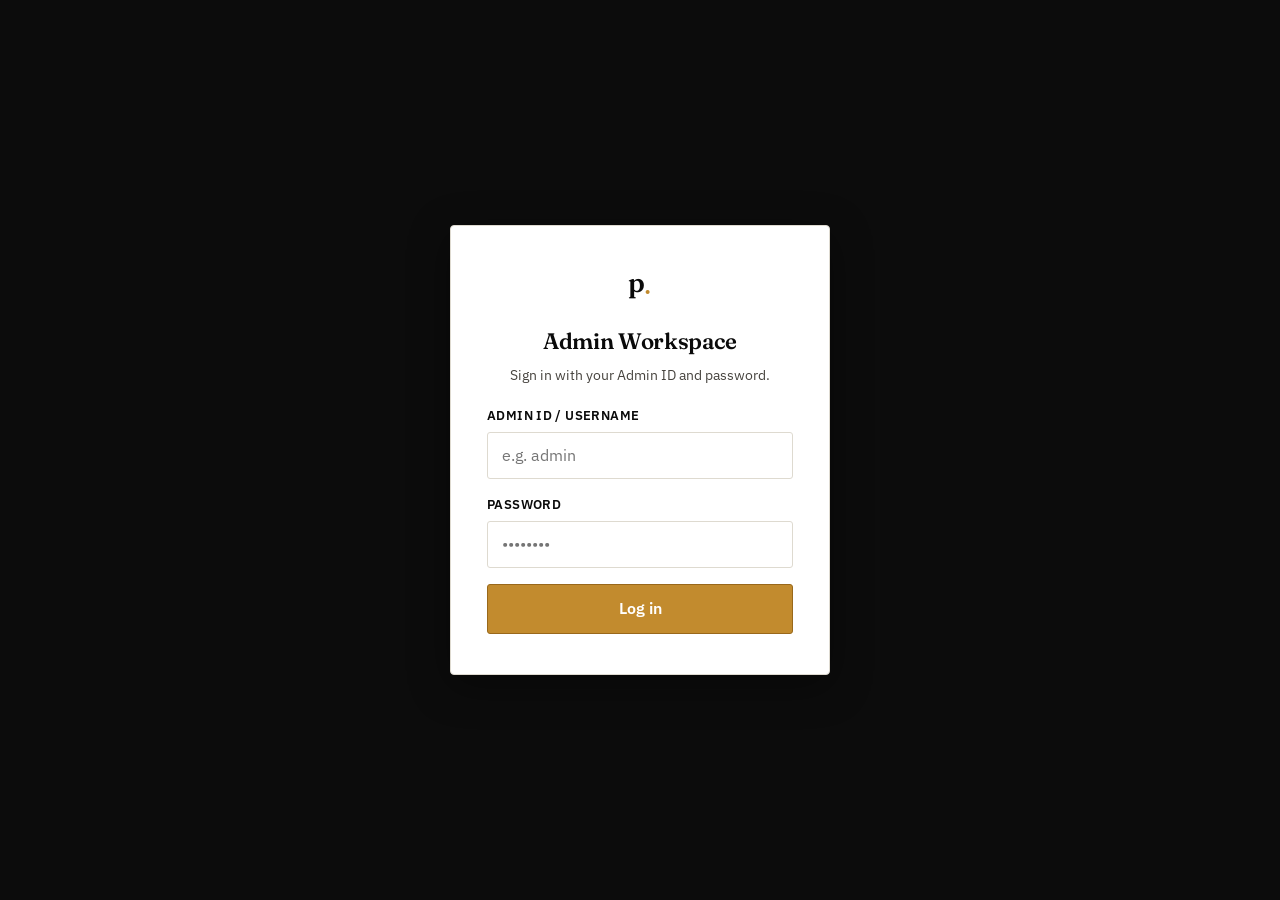
==== commit 9deeba88: "Add auth app and Supabase worker flows" ====
--- a/admin.html
+++ b/admin.html
@@ -1,224 +1,363 @@
-<!DOCTYPE html>
+<!doctype html>
 <html lang="en">
 <head>
-<meta charset="UTF-8">
-<meta name="viewport" content="width=device-width, initial-scale=1.0">
-<title>Paperera — Admin Control Center</title>
-<link rel="stylesheet" href="style.css">
+  <meta charset="utf-8">
+  <meta name="viewport" content="width=device-width,initial-scale=1">
+  <title>Paperera | Admin Workspace</title>
+  <link rel="stylesheet" href="style.css">
 </head>
 <body class="admin">
-
-<!-- ══════════════════════════════════
-     LOGIN
-══════════════════════════════════ -->
-<div class="login-wrap" id="loginWrap">
-  <div class="login-card">
-    <div class="login-logo">
-      <span class="logo-mark" style="font-size:2.4rem;">p<span>.</span></span>
+  <!-- LOGIN VIEW -->
+  <main class="login-wrap" id="loginWrap">
+    <section class="login-card">
+      <div class="login-logo"><span class="logo-mark">p<span>.</span></span></div>
+      <h1>Admin Workspace</h1>
+      <p>Sign in with your Admin ID and password.</p>
+      <div class="field">
+        <label for="adminUsername">Admin ID / Username</label>
+        <input id="adminUsername" type="text" placeholder="e.g. admin" autocomplete="username" required>
+      </div>
+      <div class="field">
+        <label for="adminPassword">Password</label>
+        <input id="adminPassword" type="password" placeholder="••••••••" autocomplete="current-password" required>
+      </div>
+      <button class="gold" id="loginBtn" style="width:100%;">Log in</button>
+      <div class="msg" id="loginMsg" role="alert"></div>
+    </section>
+  </main>
+
+  <!-- ADMIN SHELL -->
+  <main class="admin-shell" id="adminShell">
+    <header class="admin-top">
+      <div class="brand-area">
+        <span class="logo-mark">p<span>.</span></span>
+        <span class="sub" id="adminSubtitle">Admin Workspace</span>
+      </div>
+      <div class="actions">
+        <button id="changeAdminPwdBtn">Change Admin Password</button>
+        <button id="refreshBtn">Refresh data</button>
+        <button id="logoutBtn">Log out</button>
+      </div>
+    </header>
+
+    <div class="admin-panel">
+      <div class="workspace-intro">
+        <div>
+          <p class="workspace-kicker">Executive &amp; Operations Control</p>
+          <h1>Manage pricing, workers, leads &amp; payouts.</h1>
+          <p>Control live website prices, assign daily &amp; weekly targets to workers, track worker-submitted school leads, and confirm client payments to release worker commissions.</p>
+        </div>
+      </div>
+
+      <nav class="workspace-nav" aria-label="Admin navigation">
+        <a href="#overview">Overview</a>
+        <a href="#inquiriesDesk">Website Inquiries (<span id="navInqCount">0</span>)</a>
+        <a href="#pricingDesk">Live Prices &amp; Commissions</a>
+        <a href="#workersDesk">Workers &amp; Targets</a>
+        <a href="#leadsDesk">School Leads &amp; Payouts</a>
+      </nav>
+
+      <!-- OVERVIEW -->
+      <section class="workspace-section" id="overview">
+        <div class="stat-grid">
+          <div class="stat-card highlight">
+            <div class="label">Confirmed Paid Revenue</div>
+            <div class="value" id="statPaidRev">₹0</div>
+          </div>
+          <div class="stat-card">
+            <div class="label">Unpaid / In-Pipeline Leads</div>
+            <div class="value" id="statUnpaidCount">0</div>
+          </div>
+          <div class="stat-card">
+            <div class="label">Active Workers</div>
+            <div class="value" id="statWorkerCount">0</div>
+          </div>
+          <div class="stat-card">
+            <div class="label">Website Inquiries</div>
+            <div class="value" id="statInqCount">0</div>
+          </div>
+        </div>
+      </section>
+
+      <!-- WEBSITE HOMEPAGE INQUIRIES & CLIENT ORDERS -->
+      <section class="workspace-section" id="inquiriesDesk">
+        <div class="section-heading">
+          <div>
+            <h2>🌐 Website Homepage Inquiries &amp; Orders</h2>
+            <p>Direct orders and trial requests submitted by schools on your public homepage.</p>
+          </div>
+        </div>
+
+        <section class="settings-card">
+          <h4>Incoming Website Orders &amp; AI Trial Requests</h4>
+          <div class="table-wrap">
+            <table>
+              <thead>
+                <tr>
+                  <th>School &amp; City</th>
+                  <th>Contact Person &amp; Phone</th>
+                  <th>Requested Services</th>
+                  <th>Total / Payment</th>
+                  <th>Notes / Requirements</th>
+                  <th>Received Date</th>
+                  <th>Action</th>
+                </tr>
+              </thead>
+              <tbody id="inquiriesTableBody"></tbody>
+            </table>
+          </div>
+        </section>
+      </section>
+
+      <!-- PRICING & SETTINGS -->
+      <section class="workspace-section" id="pricingDesk">
+        <div class="section-heading">
+          <div>
+            <h2>Website Pricing &amp; Commission Rates</h2>
+            <p>Changes saved here update the public home page immediately and set worker payouts upon client payment.</p>
+          </div>
+        </div>
+
+        <div class="grid-2">
+          <!-- Live Website Prices -->
+          <section class="settings-card">
+            <h4>🌐 Domain Extension Pricing</h4>
+            <p style="font-size:0.85rem; color:var(--ink-soft); margin-bottom:12px;">
+              Set individual registration prices for school domain extensions displayed on the homepage:
+            </p>
+            <div class="grid-3" style="gap:10px; margin-bottom:14px;">
+              <div class="field">
+                <label for="setDomainIn">.in Price (₹)</label>
+                <input id="setDomainIn" type="number" min="0" step="50" placeholder="599">
+              </div>
+              <div class="field">
+                <label for="setDomainCom">.com Price (₹)</label>
+                <input id="setDomainCom" type="number" min="0" step="50" placeholder="999">
+              </div>
+              <div class="field">
+                <label for="setDomainOrg">.org Price (₹)</label>
+                <input id="setDomainOrg" type="number" min="0" step="50" placeholder="899">
+              </div>
+            </div>
+            <div class="grid-2" style="gap:10px;">
+              <div class="field">
+                <label for="setDomainCoin">.co.in Price (₹)</label>
+                <input id="setDomainCoin" type="number" min="0" step="50" placeholder="499">
+              </div>
+              <div class="field">
+                <label for="setDomainEduin">.edu.in Price (₹)</label>
+                <input id="setDomainEduin" type="number" min="0" step="50" placeholder="1199">
+              </div>
+            </div>
+
+            <h4 style="margin-top:18px;">📄 Monthly Upkeep &amp; AI Paper Pricing</h4>
+            <div class="grid-2">
+              <div class="field">
+                <label for="setUpkeepPrice">Monthly Upkeep Rate (₹/mo)</label>
+                <input id="setUpkeepPrice" type="number" min="0" step="50">
+              </div>
+              <div class="field">
+                <label for="setPaperRate">AI Paper Bundle Rate (₹)</label>
+                <input id="setPaperRate" type="number" min="0" step="50">
+              </div>
+            </div>
+            <div class="field">
+              <label for="setPaperCountText">AI Paper Bundle Label</label>
+              <input id="setPaperCountText" type="text" placeholder="e.g. 50–60 papers">
+            </div>
+
+            <h4 style="margin-top:16px;">🤖 AI Generation Trial Settings</h4>
+            <div class="field">
+              <label style="display:flex; align-items:center; gap:8px; cursor:pointer;">
+                <input type="checkbox" id="setTrialEnabled" style="width:18px;height:18px;">
+                <span>Enable "Take Trial for AI Generation" on Home Page</span>
+              </label>
+            </div>
+            <div class="grid-2">
+              <div class="field">
+                <label for="setTrialPrice">AI Trial Charge (₹) (0 = Free)</label>
+                <input id="setTrialPrice" type="number" min="0" step="10">
+              </div>
+              <div class="field">
+                <label for="setTrialPapers">AI Trial Papers Count</label>
+                <input id="setTrialPapers" type="text" placeholder="e.g. 5 test question papers">
+              </div>
+            </div>
+
+            <button class="gold" id="savePricesBtn">Save Pricing &amp; Trial Settings</button>
+            <div class="msg" id="pricingMsg" role="alert"></div>
+          </section>
+
+          <!-- Worker Commission Rates -->
+          <section class="settings-card">
+            <h4>💰 Worker Fixed Payout per Paid Client Close</h4>
+            <p style="font-size:0.85rem; color:var(--ink-soft); margin-bottom:14px;">
+              When a worker submits a school and Admin marks it as <strong>Paid</strong>, the worker is automatically credited with this fixed commission. If Unpaid, commission is ₹0.
+            </p>
+            <div class="field">
+              <label for="setCommBasic">Basic Site Usage Client Close (₹)</label>
+              <input id="setCommBasic" type="number" min="0" step="10">
+              <span class="hint">Fixed amount worker earns for a closed Basic Website Upkeep client.</span>
+            </div>
+            <div class="field">
+              <label for="setCommAi">AI Paper Generation Client Close (₹)</label>
+              <input id="setCommAi" type="number" min="0" step="10">
+              <span class="hint">Fixed amount worker earns for a closed AI Question Paper client.</span>
+            </div>
+            <div class="field">
+              <label for="setCommBoth">Both / Full Suite Client Close (₹)</label>
+              <input id="setCommBoth" type="number" min="0" step="10">
+              <span class="hint">Fixed amount worker earns when school orders both website &amp; AI papers.</span>
+            </div>
+
+            <button class="gold" id="saveCommsBtn">Save Commission Rates</button>
+            <div class="msg" id="commMsg" role="alert"></div>
+          </section>
+        </div>
+      </section>
+
+      <!-- WORKER ACCOUNTS & TARGETS -->
+      <section class="workspace-section" id="workersDesk">
+        <div class="section-heading">
+          <div>
+            <h2>Workers &amp; Targets</h2>
+            <p>Create worker accounts with passwords stored securely in Supabase, set daily &amp; weekly targets, or change passwords anytime.</p>
+          </div>
+        </div>
+
+        <div class="worker-grid">
+          <!-- Create Worker -->
+          <section class="settings-card">
+            <h4>➕ Create Worker Account</h4>
+            <div class="grid-2">
+              <div class="field">
+                <label for="newWorkerName">Full Name</label>
+                <input id="newWorkerName" placeholder="e.g. Rahul Sharma" required>
+              </div>
+              <div class="field">
+                <label for="newWorkerCode">Worker ID (Custom or Auto)</label>
+                <input id="newWorkerCode" placeholder="e.g. WKR-101 (Leave blank to auto-generate)">
+              </div>
+            </div>
+            <div class="grid-2">
+              <div class="field">
+                <label for="newWorkerPassword">Worker Password</label>
+                <input id="newWorkerPassword" type="password" placeholder="Min 4 characters" required>
+              </div>
+              <div class="field">
+                <label for="newWorkerRole">Role</label>
+                <select id="newWorkerRole">
+                  <option value="sales">Sales Specialist</option>
+                  <option value="caller">School Caller</option>
+                  <option value="developer">Developer</option>
+                  <option value="designer">Designer</option>
+                  <option value="support">Support</option>
+                </select>
+              </div>
+            </div>
+            <button class="gold" id="createWorkerBtn">Create Worker in Supabase</button>
+            <div class="msg" id="createWorkerMsg" role="alert"></div>
+          </section>
+
+          <!-- Set Daily & Weekly Target -->
+          <section class="settings-card">
+            <h4>🎯 Dispatch Today &amp; Weekly Targets</h4>
+            <div class="field">
+              <label for="targetWorkerSelect">Select Worker</label>
+              <select id="targetWorkerSelect"></select>
+            </div>
+            <div class="grid-2">
+              <div class="field">
+                <label for="targetDailyCount">Today's Target (Leads)</label>
+                <input id="targetDailyCount" type="number" min="0" placeholder="e.g. 5">
+              </div>
+              <div class="field">
+                <label for="targetDailyAmount">Today's Target Amount (₹)</label>
+                <input id="targetDailyAmount" type="number" min="0" placeholder="e.g. 2500">
+              </div>
+            </div>
+            <div class="grid-2">
+              <div class="field">
+                <label for="targetWeeklyCount">Weekly Target (Leads)</label>
+                <input id="targetWeeklyCount" type="number" min="0" placeholder="e.g. 25">
+              </div>
+              <div class="field">
+                <label for="targetWeeklyAmount">Weekly Target Amount (₹)</label>
+                <input id="targetWeeklyAmount" type="number" min="0" placeholder="e.g. 12500">
+              </div>
+            </div>
+            <div class="field">
+              <label for="targetNote">Target Instructions / Note</label>
+              <input id="targetNote" placeholder="e.g. Target CBSE high schools in North zone">
+            </div>
+            <button class="gold" id="saveTargetBtn">Send Targets to Worker</button>
+            <div class="msg" id="targetMsg" role="alert"></div>
+          </section>
+        </div>
+
+        <!-- Worker Roster -->
+        <section class="settings-card">
+          <h4>Active Workers Roster</h4>
+          <div class="table-wrap">
+            <table>
+              <thead>
+                <tr>
+                  <th>Worker Name</th>
+                  <th>Worker ID</th>
+                  <th>Role</th>
+                  <th>Today's Target</th>
+                  <th>Weekly Target</th>
+                  <th>Paid Closes</th>
+                  <th>Actions</th>
+                </tr>
+              </thead>
+              <tbody id="workerTableBody"></tbody>
+            </table>
+          </div>
+        </section>
+      </section>
+
+      <!-- CLIENTS, LEADS & PAYOUTS -->
+      <section class="workspace-section" id="leadsDesk">
+        <div class="section-heading">
+          <div>
+            <h2>School Leads &amp; Commission Tracking</h2>
+            <p>See which worker submitted each school. Click <strong>Mark as Paid</strong> to confirm payment and credit the worker's earnings.</p>
+          </div>
+        </div>
+
+        <section class="settings-card">
+          <div style="display:flex; justify-content:space-between; align-items:center; margin-bottom:16px; flex-wrap:wrap; gap:10px;">
+            <h4 style="margin:0; border:none; padding:0;">Submitted Schools &amp; Attribution</h4>
+            <div style="display:flex; align-items:center; gap:8px;">
+              <label for="filterWorkerLeads" style="font-size:0.8rem; font-weight:600;">Filter by Worker:</label>
+              <select id="filterWorkerLeads" style="width:auto; padding:6px 12px;"></select>
+            </div>
+          </div>
+          <div class="table-wrap">
+            <table>
+              <thead>
+                <tr>
+                  <th>School &amp; City</th>
+                  <th>Contact Person &amp; Phone</th>
+                  <th>Service Requested</th>
+                  <th>Submitted By</th>
+                  <th>Payment Status</th>
+                  <th>Worker Payout</th>
+                  <th>Action</th>
+                </tr>
+              </thead>
+              <tbody id="leadsTableBody"></tbody>
+            </table>
+          </div>
+        </section>
+      </section>
     </div>
-    <h1>Paperera Admin</h1>
-    <p>Enter the admin password to open the control panel.</p>
-    <div class="field">
-      <label for="pwInput">Admin Password</label>
-      <input type="password" id="pwInput" placeholder="Enter password" autocomplete="off">
-    </div>
-    <button id="loginBtn" class="gold" style="width:100%; justify-content:center;">Log in →</button>
-    <div class="msg" id="loginMsg"></div>
-  </div>
-</div>
-
-<!-- ══════════════════════════════════
-     ADMIN SHELL
-══════════════════════════════════ -->
-<div class="admin-shell" id="adminShell">
-
-  <!-- Top bar -->
-  <div class="admin-top">
-    <div class="brand-area">
-      <span class="logo-mark">p<span>.</span></span>
-      <span class="sub">Admin Control Center</span>
-    </div>
-    <div class="actions">
-      <button id="refreshBtn">↻ Sync &amp; Refresh</button>
-      <button id="logoutBtn">Log out</button>
-    </div>
-  </div>
-
-  <!-- Tabs (Overview & Settings only) -->
-  <div class="admin-tabs" id="adminTabs">
-    <button data-tab="overview" class="active">📊 Overview &amp; Submissions</button>
-    <button data-tab="settings">⚙️ Settings &amp; Pricing</button>
-  </div>
-
-  <div class="admin-panel">
-
-    <!-- ══════ OVERVIEW TAB ══════ -->
-    <div class="tab-view active" id="tab-overview">
-
-      <!-- Stat cards -->
-      <div class="stat-grid">
-        <div class="stat-card highlight">
-          <div class="label">Confirmed Revenue</div>
-          <div class="value" id="statPaid">₹0</div>
-        </div>
-        <div class="stat-card">
-          <div class="label">Pending Payments</div>
-          <div class="value" id="statPending">₹0</div>
-        </div>
-        <div class="stat-card">
-          <div class="label">Total School Leads</div>
-          <div class="value" id="statLeads">0</div>
-        </div>
-        <div class="stat-card">
-          <div class="label">Total Orders</div>
-          <div class="value" id="statPayCount">0</div>
-        </div>
-      </div>
-
-      <!-- Header + view switcher + download button -->
-      <div class="overview-head">
-        <div style="display:flex; align-items:center; gap:16px; flex-wrap:wrap;">
-          <h3>School Registrations &amp; Orders</h3>
-          <div class="view-switcher" id="viewSwitcher">
-            <button class="active" data-view="grouped">🏫 Grouped by School</button>
-            <button data-view="feed">📋 All Submissions Feed</button>
-          </div>
-        </div>
-        <div style="display:flex; align-items:center; gap:10px; flex-wrap:wrap;">
-          <div class="filter-pills" id="filterPills" style="display:none;">
-            <button class="active" data-filter="all">All</button>
-            <button data-filter="payment">Payments</button>
-            <button data-filter="domain">Domain</button>
-            <button data-filter="paper">AI Papers</button>
-            <button data-filter="service">Services</button>
-          </div>
-          <button class="gold sm" id="downloadCsvBtn">📥 Download CSV (Excel)</button>
-          <button class="secondary sm" id="refreshBtn2" title="Refresh">↻</button>
-        </div>
-      </div>
-
-      <div class="table-wrap">
-        <table id="overviewTable">
-          <thead id="overviewHead">
-            <tr>
-              <th style="width:60px; text-align:center;">Sr No.</th>
-              <th>School Name</th>
-              <th>City / Place</th>
-              <th>Contact Number</th>
-              <th>All Requests &amp; Services</th>
-              <th>Total Amount</th>
-              <th>Status</th>
-              <th>Actions</th>
-            </tr>
-          </thead>
-          <tbody id="overviewBody"></tbody>
-        </table>
-      </div>
-    </div><!-- /tab-overview -->
-
-    <!-- ══════ SETTINGS TAB ══════ -->
-    <div class="tab-view" id="tab-settings">
-      <div class="settings-sections">
-
-        <!-- Payment details card -->
-        <div class="settings-card">
-          <h4><span class="icon">💳</span> UPI Payment &amp; QR Settings</h4>
-          <div class="grid-2">
-            <div>
-              <div class="field">
-                <label for="setUpi">UPI ID (e.g. yourname@upi)</label>
-                <input type="text" id="setUpi" placeholder="e.g. schoolservices@upi">
-              </div>
-              <div class="field">
-                <label for="setPayee">Payee Name (displayed in UPI App)</label>
-                <input type="text" id="setPayee" placeholder="Paperera">
-              </div>
-            </div>
-            <div>
-              <div class="field">
-                <label for="setQr">Upload Custom UPI QR Image (Optional)</label>
-                <input type="file" id="setQr" accept="image/*">
-                <div id="qrPreviewWrap"></div>
-              </div>
-            </div>
-          </div>
-          <button id="savePaymentBtn" class="gold">Save Payment Settings</button>
-          <div class="msg" id="paymentSettingsMsg"></div>
-        </div>
-
-        <!-- Domain prices card -->
-        <div class="settings-card">
-          <h4><span class="icon">🌐</span> Domain Extension Pricing (₹)</h4>
-          <div class="domain-price-grid" id="domainPriceFields"></div>
-          <button id="saveDomainBtn" class="secondary" style="margin-top:16px;">Save Domain Prices</button>
-          <div class="msg" id="domainPriceMsg"></div>
-        </div>
-
-        <!-- AI paper rate card -->
-        <div class="settings-card">
-          <h4><span class="icon">📄</span> AI Question Paper Generator Rates</h4>
-          <div class="grid-3" style="max-width:540px;">
-            <div class="field">
-              <label>Rate per bundle (₹)</label>
-              <input type="number" id="setPaperPrice" min="100" step="50">
-            </div>
-            <div class="field">
-              <label>Min Papers</label>
-              <input type="number" id="setPaperMin" min="1">
-            </div>
-            <div class="field">
-              <label>Max Papers</label>
-              <input type="number" id="setPaperMax" min="1">
-            </div>
-          </div>
-          <button id="savePaperBtn" class="secondary">Save Paper Rate</button>
-          <div class="msg" id="paperRateMsg"></div>
-        </div>
-
-        <!-- Monthly services rate -->
-        <div class="settings-card">
-          <h4><span class="icon">⚙️</span> Monthly Website Upkeep Rate</h4>
-          <p style="font-size:.88rem; color:var(--ink-soft); margin-bottom:14px;">
-            Flat monthly fee for all website management features combined.
-          </p>
-          <div class="field" style="max-width:280px;">
-            <label for="setMonthlyRate">Monthly Fee (₹/month)</label>
-            <input type="number" id="setMonthlyRate" min="1" placeholder="500">
-          </div>
-          <button id="saveServicesBtn" class="secondary" style="margin-top:8px;">Save Monthly Rate</button>
-          <div class="msg" id="servicesMsg"></div>
-        </div>
-
-        <!-- Supabase Cloud Sync card -->
-        <div class="settings-card">
-          <h4><span class="icon">☁️</span> Supabase Cloud Backend</h4>
-          <p style="font-size:.88rem; color:var(--ink-soft); margin-bottom:16px;">
-            Connected to your Supabase project so all data syncs live across devices and is safe forever in cloud storage.
-          </p>
-          <div class="grid-2">
-            <div class="field">
-              <label for="setSupaUrl">Supabase Project URL</label>
-              <input type="url" id="setSupaUrl" placeholder="https://xxxx.supabase.co">
-            </div>
-            <div class="field">
-              <label for="setSupaKey">Supabase Anon Public Key</label>
-              <input type="text" id="setSupaKey" placeholder="eyJhbGci...">
-            </div>
-          </div>
-          <div style="display:flex; gap:10px; flex-wrap:wrap; margin-top:6px;">
-            <button id="saveSupaBtn" class="gold">Save Supabase Config</button>
-            <button id="testSupaBtn" class="secondary">Test Connection</button>
-          </div>
-          <div class="msg" id="supaStatusMsg"></div>
-        </div>
-
-      </div><!-- /settings-sections -->
-    </div><!-- /tab-settings -->
-
-  </div><!-- /admin-panel -->
-</div><!-- /admin-shell -->
-
-<script src="storage.js"></script>
-<script src="admin.js"></script>
+  </main>
+
+  <script src="config.js"></script>
+  <script src="storage.js"></script>
+  <script src="admin.js"></script>
 </body>
 </html>
+
--- a/style.css
+++ b/style.css
@@ -163,10 +163,16 @@
 }
 
 .service-body {
-  transition: opacity .2s;
+  margin-top: 14px;
+  animation: fadeIn .2s ease-in-out;
 }
 .service-body.disabled {
-  opacity: .4; pointer-events: none; filter: grayscale(0.5);
+  display: none !important;
+}
+
+@keyframes fadeIn {
+  from { opacity: 0; transform: translateY(-4px); }
+  to { opacity: 1; transform: translateY(0); }
 }
 
 fieldset { border: 1px solid var(--line); border-radius: var(--radius); padding: 16px 18px; margin: 0 0 16px; background: #fff; }
@@ -177,6 +183,71 @@
 }
 .check-item {
   display: flex; align-items: center; gap: 8px; font-size: .88rem; font-weight: 500; cursor: pointer;
+}
+
+/* ─── Interactive Preset Chips & Steppers ─── */
+.card.service-selected {
+  border: 2px solid var(--navy-deep);
+  box-shadow: 0 4px 16px rgba(26,42,71,.12);
+}
+
+.preset-chips {
+  display: flex;
+  gap: 8px;
+  flex-wrap: wrap;
+  margin: 6px 0 14px;
+}
+
+.preset-chip {
+  padding: 6px 14px;
+  font-size: .84rem;
+  font-weight: 600;
+  border-radius: var(--radius);
+  border: 1px solid var(--line);
+  background: #fff;
+  cursor: pointer;
+  transition: all .15s ease;
+  color: var(--ink-soft);
+  user-select: none;
+}
+
+.preset-chip:hover {
+  border-color: var(--navy-deep);
+  color: var(--navy-deep);
+  background: var(--paper);
+}
+
+.preset-chip.active {
+  background: var(--navy-deep);
+  color: #fff;
+  border-color: var(--navy-deep);
+}
+
+.stepper-input-wrap {
+  display: flex;
+  align-items: center;
+  gap: 8px;
+}
+
+.stepper-btn {
+  width: 38px;
+  height: 40px;
+  padding: 0;
+  display: inline-flex;
+  align-items: center;
+  justify-content: center;
+  font-size: 1.1rem;
+  font-weight: 700;
+  border: 1px solid var(--line);
+  background: #fff;
+  color: var(--ink);
+  cursor: pointer;
+  border-radius: var(--radius);
+}
+
+.stepper-btn:hover {
+  background: var(--paper);
+  border-color: var(--navy-deep);
 }
 
 /* ─── Buttons ─── */
@@ -313,6 +384,18 @@
 .admin-tabs button.active { color: #f8f6f0; border-bottom-color: var(--gold); font-weight: 600; }
 
 .admin-panel { padding: 32px 28px 80px; max-width: 1280px; margin: 0 auto; }
+.workspace-intro { display:flex; justify-content:space-between; align-items:end; gap:28px; padding: 8px 0 30px; }
+.workspace-intro h1 { font-size:clamp(1.8rem,3vw,2.65rem); max-width:22ch; margin:0 0 8px; }
+.workspace-intro p { color:var(--ink-soft); margin:0; max-width:62ch; }
+.workspace-kicker { font-family:'IBM Plex Mono',monospace; font-size:.74rem; letter-spacing:.04em; color:var(--ink-mute)!important; margin-bottom:8px!important; }
+.workspace-nav { position:sticky; top:0; z-index:5; display:flex; gap:4px; padding:8px; margin:0 -8px 26px; overflow-x:auto; background:rgba(246,244,239,.94); border-bottom:1px solid var(--line); }
+.workspace-nav a { flex:0 0 auto; padding:7px 12px; color:var(--ink-soft); text-decoration:none; font-size:.82rem; font-weight:600; border:1px solid transparent; }
+.workspace-nav a:hover { color:var(--ink); border-color:var(--line-heavy); background:#fff; }
+.workspace-section { scroll-margin-top:70px; margin:46px 0; }
+.section-heading { display:flex; justify-content:space-between; align-items:end; margin-bottom:15px; }
+.section-heading h2 { font-size:1.45rem; margin:0; }
+.section-heading p { margin:2px 0 0; font-size:.9rem; color:var(--ink-soft); }
+@media (max-width: 640px) { .workspace-intro { display:block; } .workspace-intro .btn { margin-top:18px; } .admin-panel { padding:24px 16px 56px; } }
 .tab-view { display: none; }
 .tab-view.active { display: block; }
 
@@ -394,3 +477,341 @@
 .price-field { display: flex; flex-direction: column; gap: 5px; }
 .price-field label { font-size: .78rem; font-weight: 600; color: var(--ink-soft); }
 .qr-preview { max-width: 150px; border: 1px solid var(--line); border-radius: var(--radius); margin-top: 10px; display: block; }
+
+/* ════════════════════════════════════════════════════════════
+   PAPERERA — Design System
+   A ledger/register aesthetic: black ink on paper. No colour —
+   status and hierarchy are carried by weight, fill, and rule,
+   the way a paper ledger marks a closed account with a stamp.
+════════════════════════════════════════════════════════════ */
+
+:root {
+  --paper:        #f6f4ef;
+  --paper-card:   #ffffff;
+  --ink:          #0a0a0a;
+  --ink-soft:     #47443f;
+  --ink-mute:     #8b8780;
+  --line:         #dedad0;
+  --line-heavy:   #0a0a0a;
+  --dark:         #0c0c0c;
+  --dark-card:    #161615;
+  --line-dark:    rgba(246,244,239,.14);
+  --paper-on-dark:#f6f4ef;
+  --radius:       3px;
+  --radius-lg:    4px;
+  --max:          1080px;
+  --shadow:       0 1px 2px rgba(10,10,10,.05);
+  --shadow-lg:    0 18px 44px rgba(0,0,0,.35);
+}
+
+body {
+  background: var(--paper);
+  color: var(--ink);
+}
+
+h1, h2, h3, h4 {
+  font-family: 'Fraunces', Georgia, serif;
+  color: var(--ink);
+  letter-spacing: -.015em;
+}
+
+.logo-mark {
+  font-family: 'Fraunces', serif;
+  font-weight: 600;
+  font-size: 1.7rem;
+  color: var(--ink);
+  letter-spacing: -.03em;
+  line-height: 1;
+  display: inline-flex;
+  align-items: center;
+  user-select: none;
+}
+.logo-mark span { font-style: italic; font-weight: 400; }
+
+.site-header {
+  border-bottom: 1px solid var(--line);
+  background: rgba(246, 244, 239, 0.92);
+  backdrop-filter: blur(8px);
+}
+.site-header .bar {
+  display: flex; align-items: center; justify-content: space-between;
+  padding: 16px 24px;
+}
+.brand .tagline {
+  color: var(--ink-mute);
+  font-size: .82rem;
+  font-weight: 500;
+  font-style: italic;
+  padding-left: 12px;
+  border-left: 1px solid var(--line);
+}
+nav.top-nav a {
+  color: var(--ink-soft);
+  text-decoration: none;
+  font-size: .88rem;
+  font-weight: 500;
+  padding: 6px 12px;
+  border-radius: var(--radius);
+}
+nav.top-nav a:hover {
+  background: var(--paper-card);
+  box-shadow: inset 0 0 0 1px var(--line);
+}
+
+.hero {
+  border-bottom: 1px solid var(--line);
+  background: var(--paper);
+}
+.hero .container {
+  padding: 64px 24px 48px;
+  display: grid;
+  grid-template-columns: 1.3fr 1fr;
+  gap: 48px; align-items: end;
+}
+.hero h1 {
+  font-size: clamp(2.1rem, 4.4vw, 3.2rem);
+  line-height: 1.08;
+  max-width: 16ch;
+  margin-bottom: .45em;
+}
+.hero .lede {
+  font-size: 1.05rem;
+  color: var(--ink-soft);
+  max-width: 46ch;
+}
+.hero .register {
+  border: 1px solid var(--line-heavy);
+  background: var(--paper-card);
+  padding: 22px 24px;
+}
+.hero .register h4 {
+  font-size: .74rem;
+  letter-spacing: .04em;
+  color: var(--ink-mute);
+  margin-bottom: 14px;
+  font-style: italic;
+  font-weight: 500;
+}
+.hero .register dl {
+  display: grid;
+  grid-template-columns: auto 1fr;
+  gap: 11px 16px;
+  margin: 0;
+  font-size: .92rem;
+}
+.hero .register dt { color: var(--ink-soft); font-weight: 500; }
+.hero .register dd {
+  margin: 0;
+  text-align: right;
+  font-weight: 700;
+  color: var(--ink);
+  font-family: 'IBM Plex Mono', monospace;
+}
+
+.block-head {
+  display: flex;
+  align-items: baseline;
+  gap: 14px;
+}
+.block-head .no {
+  font-family: 'IBM Plex Mono', monospace;
+  color: var(--ink);
+  font-size: .78rem;
+  letter-spacing: .04em;
+  flex-shrink: 0;
+  font-weight: 600;
+  border: 1px solid var(--line-heavy);
+  padding: 2px 8px;
+}
+
+.card {
+  border: 1px solid var(--line);
+  background: var(--paper-card);
+  border-radius: var(--radius);
+  box-shadow: var(--shadow);
+}
+.card.highlight-card {
+  border: 1px solid var(--line-heavy);
+}
+
+field-label, .field label { color: var(--ink); }
+
+button, .btn {
+  font: inherit;
+  font-weight: 600;
+  border: 1px solid var(--ink);
+  background: var(--ink);
+  color: #fff;
+  border-radius: var(--radius);
+}
+button.secondary, .btn.secondary {
+  background: #fff;
+  color: var(--ink);
+  border-color: var(--line-heavy);
+}
+button.ghost {
+  background: transparent;
+  border-color: transparent;
+  color: var(--ink-soft);
+}
+button.ghost:hover {
+  color: var(--ink);
+  text-decoration: underline;
+}
+
+.msg {
+  border: 1px solid;
+}
+.msg.ok {
+  background: #fff;
+  color: var(--ink);
+  border-color: var(--line-heavy);
+}
+.msg.err {
+  background: var(--ink);
+  color: #fff;
+  border-color: var(--ink);
+}
+
+.result {
+  border: 1px dashed var(--line-heavy);
+  background: var(--paper);
+}
+
+.order-summary-box {
+  background: var(--dark);
+  color: var(--paper-on-dark);
+  border-radius: var(--radius-lg);
+  box-shadow: var(--shadow-lg);
+  border: 1px solid var(--line-dark);
+}
+.order-total-row .val {
+  font-family: 'Fraunces', serif;
+  font-size: 2.2rem;
+  color: #fff;
+}
+
+.pay-modal {
+  background: var(--paper-card);
+  border: 1px solid var(--line-heavy);
+  border-radius: var(--radius-lg);
+  box-shadow: var(--shadow-lg);
+}
+
+body.admin, body.worker {
+  background: var(--dark);
+}
+
+.admin-shell, .worker-shell { display: none; min-height: 100vh; background: #f4f0e6; }
+.admin-shell.show, .worker-shell.show { display: block; }
+
+.admin-top, .worker-top {
+  background: var(--dark);
+  color: var(--paper-on-dark);
+  padding: 14px 28px;
+  display: flex;
+  justify-content: space-between;
+  align-items: center;
+  border-bottom: 2px solid #fff;
+}
+.admin-top .brand-area, .worker-top .brand-area { display: flex; align-items: center; gap: 12px; }
+.admin-top .logo-mark, .worker-top .logo-mark { color: #f6f4ef; }
+.admin-top .sub, .worker-top .sub { font-size: .8rem; color: #94a3b8; border-left: 1px solid #334155; padding-left: 12px; }
+.admin-top .actions, .worker-top .actions { display: flex; align-items: center; gap: 10px; }
+.admin-top button, .worker-top button { background: transparent; border: 1px solid rgba(248,246,240,.3); color: #f8f6f0; font-size: .82rem; padding: 7px 14px; }
+.admin-top button:hover, .worker-top button:hover { background: rgba(248,246,240,.1); }
+
+.admin-tabs button.active {
+  color: #f6f4ef;
+  border-bottom-color: #fff;
+}
+
+.worker-panel {
+  padding: 32px 28px 80px;
+  max-width: 1280px;
+  margin: 0 auto;
+}
+
+.stat-grid {
+  display: grid;
+  grid-template-columns: repeat(4, minmax(0, 1fr));
+  gap: 1px;
+  background: var(--line-heavy);
+  border: 1px solid var(--line-heavy);
+  margin-bottom: 32px;
+}
+.stat-card {
+  background: var(--paper-card);
+  border: none;
+  border-radius: 0;
+  padding: 18px 22px;
+  box-shadow: none;
+}
+.stat-card.highlight { background: var(--ink); }
+.stat-card.highlight .value { color: #fff; }
+
+.worker-grid {
+  display: grid;
+  grid-template-columns: 1fr 1fr;
+  gap: 20px;
+  margin-bottom: 28px;
+}
+@media (max-width: 860px) { .worker-grid { grid-template-columns: 1fr; } }
+
+.worker-id-pill {
+  font-family: 'IBM Plex Mono', monospace;
+  font-size: .78rem;
+  background: rgba(246,244,239,.08);
+  border: 1px solid rgba(246,244,239,.2);
+  padding: 4px 10px;
+  border-radius: 20px;
+  letter-spacing: .03em;
+}
+
+.status-check-result {
+  margin-top: 16px;
+  padding: 16px 18px;
+  border: 1px dashed var(--line-heavy);
+  border-radius: var(--radius);
+  background: var(--paper);
+}
+.status-check-result.not-found { color: var(--ink-mute); font-style: italic; }
+
+.copy-id-btn {
+  background: none;
+  border: 1px solid var(--line);
+  color: var(--ink-soft);
+}
+.copy-id-btn:hover {
+  border-color: var(--ink);
+  color: var(--ink);
+}
+
+.badge {
+  padding: 3px 10px;
+  border-radius: 20px;
+  font-size: .68rem;
+  font-weight: 700;
+  white-space: nowrap;
+  border: 1px solid var(--ink);
+  background: #fff;
+  color: var(--ink);
+}
+.badge.new { border-style: dotted; color: var(--ink-mute); border-color: var(--ink-mute); }
+.badge.handled, .badge.paid, .badge.closed { background: var(--ink); color: #fff; }
+.badge.pending, .badge.open { border-style: dashed; }
+
+.client-id-reveal {
+  background: var(--ink);
+  color: #fff;
+}
+
+.copy-id-btn {
+  background: none;
+  border: 1px solid var(--line);
+  color: var(--ink-soft);
+}
+.copy-id-btn:hover {
+  border-color: var(--ink);
+  color: var(--ink);
+}
